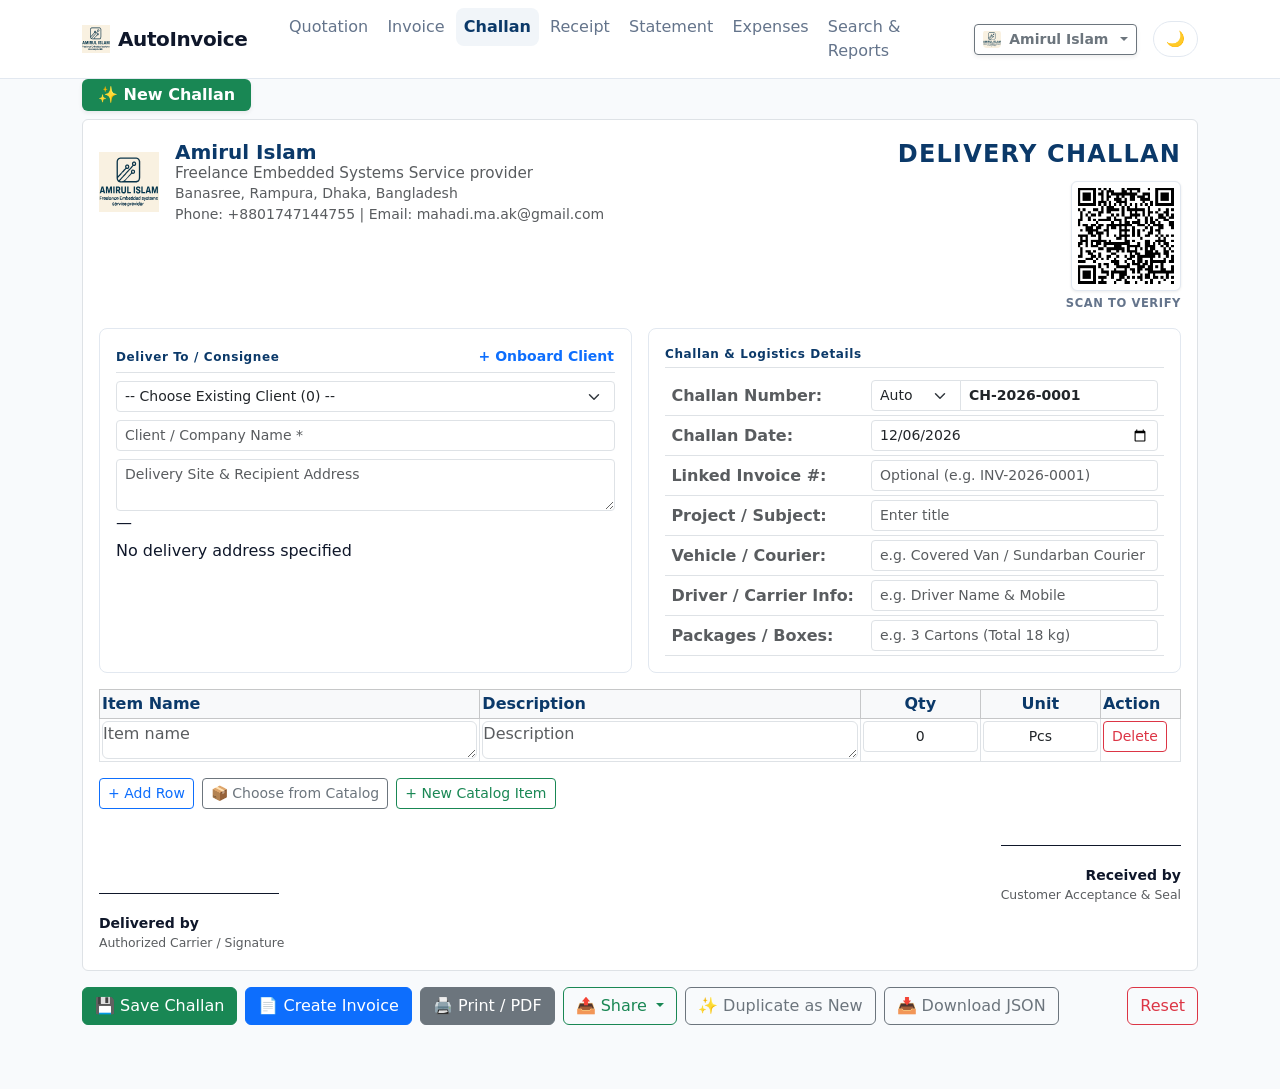
==== challan.html @ 3edc55c8 "initial commit" ====
<!DOCTYPE html>
<html lang="en" data-bs-theme="light">
  <head>
    <meta charset="utf-8" />
    <meta name="viewport" content="width=device-width, initial-scale=1" />
    <title>Create Challan / Delivery Note — AutoInvoice</title>
    <link rel="icon" type="image/svg+xml" href="assets/logo.svg" />
    <link rel="stylesheet" href="assets/vendor/bootstrap.min.css" />
    <link rel="stylesheet" href="css/styles.css" />
    <link rel="stylesheet" href="css/print.css" />
  </head>
  <body>
    <a class="visually-hidden-focusable p-2 position-absolute bg-body border rounded m-2" href="#printArea">Skip to content</a>
    <nav class="navbar navbar-expand-lg app-navbar no-print">
      <div class="container">
        <a class="navbar-brand d-flex align-items-center" href="index.html">
          <img src="assets/logo.svg" alt="AutoInvoice Logo" width="28" height="28" class="me-2" />
          <span>AutoInvoice</span>
        </a>
        <button class="navbar-toggler border-0" type="button" data-bs-toggle="collapse" data-bs-target="#mainNavbar" aria-controls="mainNavbar" aria-expanded="false" aria-label="Toggle navigation">
          <span class="navbar-toggler-icon"></span>
        </button>
        <div class="collapse navbar-collapse" id="mainNavbar">
          <ul class="navbar-nav me-auto mb-2 mb-lg-0 ms-lg-3">
            <li class="nav-item"><a class="nav-link" href="quotation.html">Quotation</a></li>
            <li class="nav-item"><a class="nav-link" href="invoice.html">Invoice</a></li>
            <li class="nav-item"><a class="nav-link active fw-bold" aria-current="page" href="challan.html">Challan</a></li>
            <li class="nav-item"><a class="nav-link" href="receipt.html">Receipt</a></li>
            <li class="nav-item"><a class="nav-link" href="statement.html">Statement</a></li>
            <li class="nav-item"><a class="nav-link" href="expenses.html">Expenses</a></li>
            <li class="nav-item"><a class="nav-link" href="search.html">Search & Reports</a></li>
          </ul>
          <div class="d-flex align-items-center gap-2">
            <button id="themeToggle" type="button" aria-label="Toggle dark/light theme" title="Toggle theme">🌙</button>
          </div>
        </div>
      </div>
    </nav>

    <main class="container pb-5">
      <div id="modeBadge" class="mb-2 no-print"></div>
      <!-- Company Header -->
      <section class="border rounded p-3 mb-3 print-area" id="printArea">
        <div class="d-flex justify-content-between align-items-start mb-3" id="headerTop">
          <div class="d-flex align-items-center">
            <img id="companyLogo" src="assets/logo.svg" alt="Logo" width="60" height="60" class="me-3" />
            <div class="company-text">
              <span class="company-title" id="companyName"></span>
              <div class="company-slogan text-muted" id="companySlogan"></div>
              <div class="small text-muted" id="companyAddress"></div>
              <div class="small text-muted" id="companyContacts"></div>
            </div>
          </div>
          <div class="text-end">
            <div class="doc-badge-title">DELIVERY CHALLAN</div>
            <div class="doc-subtitle mt-1" id="docTitleHeader">Delivery Note</div>
            <div class="qr-block-wrap mt-2">
              <div id="qrContainer"></div>
              <div class="qr-verify-text">Scan to Verify</div>
            </div>
          </div>
        </div>

        <!-- 2. Meta & Client Information Section (Two Balanced Corporate Panels) -->
        <div class="row g-3 mb-3 invoice-meta-row">
          <!-- Left Panel: Deliver To / Client Details -->
          <div class="col-md-6 col-12">
            <div class="invoice-card h-100 p-3">
              <div class="d-flex justify-content-between align-items-center mb-2 pb-1 border-bottom">
                <span class="card-section-label">Deliver To / Consignee</span>
                <button type="button" class="btn btn-link btn-sm p-0 text-decoration-none no-print fw-semibold" id="onboardClientBtn" data-bs-toggle="modal" data-bs-target="#clientOnboardModal">+ Onboard Client</button>
              </div>
              <div class="no-print">
                <select id="clientSelect" class="form-select form-select-sm mb-2" aria-label="Select Registered Client">
                  <option value="">-- Choose Existing Client --</option>
                </select>
                <input id="clientName" class="form-control form-control-sm mb-2" list="clientList" autocomplete="off" placeholder="Client / Company Name *" aria-label="Client Name" />
                <datalist id="clientList"></datalist>
                <textarea id="deliveryAddress" class="form-control form-control-sm auto-grow" rows="2" placeholder="Delivery Site & Recipient Address" aria-label="Delivery address"></textarea>
              </div>
              <div class="client-details-block" id="clientDisplayBlock">
                <div class="client-name-text" id="clientNameDisplay">—</div>
                <div class="client-contact-text mt-1" id="clientContactDisplay"></div>
                <div class="client-address-text mt-1" id="clientAddressDisplay" style="white-space: pre-line;"></div>
                <div class="client-comms-text mt-1" id="clientCommsDisplay"></div>
              </div>
            </div>
          </div>

          <!-- Right Panel: Challan & Dispatch Logistics -->
          <div class="col-md-6 col-12">
            <div class="invoice-card h-100 p-3">
              <div class="d-flex justify-content-between align-items-center mb-2 pb-1 border-bottom">
                <span class="card-section-label">Challan &amp; Logistics Details</span>
              </div>
              <table class="table table-sm meta-table mb-0">
                <tbody>
                  <tr>
                    <td class="text-muted fw-semibold" style="width: 40%;"><label for="challanNumber">Challan Number:</label></td>
                    <td>
                      <div class="input-group input-group-sm no-print">
                        <select id="numberMode" class="form-select" style="max-width: 90px" aria-label="Numbering Mode">
                          <option value="auto" selected>Auto</option>
                          <option value="manual">Manual</option>
                        </select>
                        <input id="challanNumber" class="form-control fw-bold" readonly aria-label="Challan Number" />
                      </div>
                      <span class="print-only fw-bold font-monospace" id="challanNumberPrint"></span>
                    </td>
                  </tr>
                  <tr>
                    <td class="text-muted fw-semibold"><label for="challanDate">Challan Date:</label></td>
                    <td>
                      <input id="challanDate" type="date" class="form-control form-control-sm no-print" />
                      <span class="print-only" id="challanDatePrint"></span>
                    </td>
                  </tr>
                  <tr>
                    <td class="text-muted fw-semibold"><label for="linkedInvoice">Linked Invoice #:</label></td>
                    <td>
                      <input id="linkedInvoice" class="form-control form-control-sm no-print" placeholder="Optional (e.g. INV-2026-0001)" aria-label="Linked Invoice Number" />
                      <span class="print-only font-monospace" id="linkedInvoicePrint">—</span>
                    </td>
                  </tr>
                  <tr>
                    <td class="text-muted fw-semibold"><label for="docTitle">Project / Subject:</label></td>
                    <td>
                      <input id="docTitle" class="form-control form-control-sm no-print" placeholder="Enter title" aria-label="Project or Service Name" />
                      <span class="print-only" id="docTitlePrint">—</span>
                    </td>
                  </tr>
                  <tr>
                    <td class="text-muted fw-semibold"><label for="vehicleNo">Vehicle / Courier:</label></td>
                    <td>
                      <input id="vehicleNo" class="form-control form-control-sm no-print" placeholder="e.g. Covered Van / Sundarban Courier" aria-label="Vehicle or Courier Reference" />
                      <span class="print-only" id="vehicleNoPrint">—</span>
                    </td>
                  </tr>
                  <tr>
                    <td class="text-muted fw-semibold"><label for="driverInfo">Driver / Carrier Info:</label></td>
                    <td>
                      <input id="driverInfo" class="form-control form-control-sm no-print" placeholder="e.g. Driver Name & Mobile" aria-label="Driver or Carrier Contact" />
                      <span class="print-only" id="driverInfoPrint">—</span>
                    </td>
                  </tr>
                  <tr>
                    <td class="text-muted fw-semibold"><label for="packageCount">Packages / Boxes:</label></td>
                    <td>
                      <input id="packageCount" class="form-control form-control-sm no-print" placeholder="e.g. 3 Cartons (Total 18 kg)" aria-label="Package or Box Count" />
                      <span class="print-only" id="packageCountPrint">—</span>
                    </td>
                  </tr>
                </tbody>
              </table>
            </div>
          </div>
        </div>

        <!-- Items Table (no pricing) -->
        <div class="table-responsive">
          <table class="table table-bordered align-middle challan-table" id="itemsTable">
            <thead class="table-light">
              <tr>
                <th>Item Name</th>
                <th>Description</th>
                <th style="width: 12%; text-align: center;">Qty</th>
                <th style="width: 12%; text-align: center;">Unit</th>
                <th class="action-col no-print">Action</th>
              </tr>
            </thead>
            <tbody id="itemRows"></tbody>
          </table>
          <datalist id="unitSuggestions">
            <option value="Pcs">
            <option value="Sets">
            <option value="Kg">
            <option value="Boxes">
            <option value="Meters">
            <option value="Lots">
            <option value="Rolls">
          </datalist>
        </div>
        <div class="d-flex justify-content-between align-items-center mb-1 flex-wrap gap-2 no-print">
          <div class="d-flex gap-2">
            <button id="addRowBtn" class="btn btn-outline-primary btn-sm" type="button">+ Add Row</button>
            <button id="pickCatalogBtn" class="btn btn-outline-secondary btn-sm" type="button" data-bs-toggle="modal" data-bs-target="#catalogPickerModal">📦 Choose from Catalog</button>
            <button id="addCatalogItemBtn" class="btn btn-outline-success btn-sm" type="button" data-bs-toggle="modal" data-bs-target="#itemOnboardModal">+ New Catalog Item</button>
          </div>
        </div>
        <datalist id="itemList"></datalist>

        <!-- Signature Block -->
        <div class="row mt-4 pt-2 sign-row">
          <div class="col-6">
            <div class="signature-line-wrap">
              <div id="billerSignatureWrap" class="biller-signature-wrap mb-1">
                <img id="billerSignatureImg" src="" alt="Authorized Signature" class="biller-signature-img d-none" />
              </div>
              <div class="signature-line"></div>
              <div class="fw-semibold small" id="deliveredLabel">Delivered by</div>
              <div class="text-muted smaller d-none" id="signatoryTitleLabel"></div>
              <div class="text-muted smaller">Authorized Carrier / Signature</div>
            </div>
          </div>
          <div class="col-6 text-end">
            <div class="signature-line-wrap text-end ms-auto">
              <div class="signature-line"></div>
              <div class="fw-semibold small" id="receivedLabel">Received by</div>
              <div class="text-muted smaller">Customer Acceptance &amp; Seal</div>
            </div>
          </div>
        </div>
        <div class="print-doc-footer print-only text-center mt-3">
          Goods received in good order &amp; condition. This is a computer-generated delivery challan.
        </div>
      </section>

      <!-- Actions -->
      <div class="d-flex flex-wrap gap-2 align-items-center mb-3 no-print">
        <button id="saveChallanBtn" class="btn btn-success">💾 Save Challan</button>
        <button id="createInvoiceBtn" class="btn btn-primary">📄 Create Invoice</button>
        <button id="downloadPdfBtn" class="btn btn-outline-primary d-none">⬇️ Save A4 PDF</button>
        <button id="printBtn" class="btn btn-secondary">🖨️ Print / PDF</button>
        <div class="dropdown d-inline-block">
          <button class="btn btn-outline-success dropdown-toggle" type="button" id="shareDocDropdown" data-bs-toggle="dropdown" aria-expanded="false">
            📤 Share
          </button>
          <ul class="dropdown-menu shadow-sm" aria-labelledby="shareDocDropdown">
            <li><a class="dropdown-item d-flex align-items-center gap-2" href="#" id="shareWhatsAppBtn"><span>💬</span> Send via WhatsApp</a></li>
            <li><a class="dropdown-item d-flex align-items-center gap-2" href="#" id="shareEmailBtn"><span>✉️</span> Send via Email</a></li>
          </ul>
        </div>
        <button id="duplicateChallanBtn" class="btn btn-outline-secondary">✨ Duplicate as New</button>
        <button id="exportChallanBtn" class="btn btn-outline-secondary">📥 Download JSON</button>
        <button id="resetBtn" class="btn btn-outline-danger ms-auto">Reset</button>
      </div>
    </main>

    <!-- Client Onboarding Modal -->
    <div class="modal fade no-print" id="clientOnboardModal" tabindex="-1" aria-labelledby="clientOnboardModalLabel" aria-hidden="true">
      <div class="modal-dialog">
        <div class="modal-content">
          <div class="modal-header">
            <h5 class="modal-title fw-bold" id="clientOnboardModalLabel">👥 Onboard New Client</h5>
            <button type="button" class="btn-close" data-bs-dismiss="modal" aria-label="Close"></button>
          </div>
          <form id="quickClientForm">
            <div class="modal-body">
              <div class="mb-2">
                <label for="quickClientName" class="form-label small fw-semibold">Client / Company Name *</label>
                <input type="text" class="form-control" id="quickClientName" required placeholder="e.g. Beximco Pharmaceuticals Ltd" />
              </div>
              <div class="row g-2 mb-2">
                <div class="col-md-6">
                  <label for="quickClientCompany" class="form-label small fw-semibold">Contact / Attention</label>
                  <input type="text" class="form-control form-control-sm" id="quickClientCompany" placeholder="e.g. Mr. Rafiqul Islam" />
                </div>
                <div class="col-md-6">
                  <label for="quickClientTitle" class="form-label small fw-semibold">Designation</label>
                  <input type="text" class="form-control form-control-sm" id="quickClientTitle" placeholder="e.g. Head of Procurement" />
                </div>
              </div>
              <div class="mb-2">
                <label for="quickClientAddress" class="form-label small fw-semibold">Full Address</label>
                <textarea class="form-control form-control-sm" id="quickClientAddress" rows="2" placeholder="e.g. 19 Dhanmondi R/A, Dhaka-1205"></textarea>
              </div>
              <div class="row g-2">
                <div class="col-md-6">
                  <label for="quickClientPhone" class="form-label small fw-semibold">Phone</label>
                  <input type="text" class="form-control form-control-sm" id="quickClientPhone" placeholder="e.g. +880 1711-000000" />
                </div>
                <div class="col-md-6">
                  <label for="quickClientEmail" class="form-label small fw-semibold">Email</label>
                  <input type="email" class="form-control form-control-sm" id="quickClientEmail" placeholder="e.g. accounts@client.com" />
                </div>
                <div class="col-12 mt-2">
                  <label for="quickClientBin" class="form-label small fw-semibold">Client BIN / TIN (Optional)</label>
                  <input type="text" class="form-control form-control-sm" id="quickClientBin" placeholder="e.g. 001234567-0102" />
                </div>
              </div>
            </div>
            <div class="modal-footer">
              <button type="button" class="btn btn-sm btn-outline-secondary" data-bs-dismiss="modal">Cancel</button>
              <button type="submit" class="btn btn-sm btn-success">Save & Select Client</button>
            </div>
          </form>
        </div>
      </div>
    </div>

    <!-- Catalog Item Picker Modal -->
    <div class="modal fade no-print" id="catalogPickerModal" tabindex="-1" aria-labelledby="catalogPickerModalLabel" aria-hidden="true">
      <div class="modal-dialog modal-lg modal-dialog-scrollable">
        <div class="modal-content">
          <div class="modal-header">
            <h5 class="modal-title fw-bold" id="catalogPickerModalLabel">📦 Products & Services Catalog</h5>
            <button type="button" class="btn-close" data-bs-dismiss="modal" aria-label="Close"></button>
          </div>
          <div class="modal-body">
            <div class="d-flex justify-content-between align-items-center mb-3 gap-2 flex-wrap">
              <div class="input-group" style="max-width: 380px;">
                <span class="input-group-text">🔍</span>
                <input type="text" id="catalogSearchInput" class="form-control form-control-sm" placeholder="Search catalog items..." aria-label="Search catalog items" />
              </div>
              <button type="button" class="btn btn-sm btn-outline-success" data-bs-toggle="modal" data-bs-target="#itemOnboardModal">
                + New Item to Catalog
              </button>
            </div>
            <div class="table-responsive border rounded">
              <table class="table table-hover table-striped align-middle mb-0">
                <thead class="table-light">
                  <tr>
                    <th>Item Name</th>
                    <th>Description</th>
                    <th>Unit</th>
                    <th class="text-end">Rate (৳)</th>
                    <th class="text-end" style="width: 100px;">Action</th>
                  </tr>
                </thead>
                <tbody id="catalogPickerBody">
                  <tr><td colspan="5" class="text-center text-muted py-3">Loading catalog...</td></tr>
                </tbody>
              </table>
            </div>
          </div>
          <div class="modal-footer">
            <button type="button" class="btn btn-sm btn-secondary" data-bs-dismiss="modal">Close</button>
          </div>
        </div>
      </div>
    </div>

    <!-- Quick Item Onboard Modal -->
    <div class="modal fade no-print" id="itemOnboardModal" tabindex="-1" aria-labelledby="itemOnboardModalLabel" aria-hidden="true">
      <div class="modal-dialog">
        <div class="modal-content">
          <div class="modal-header">
            <h5 class="modal-title fw-bold" id="itemOnboardModalLabel">➕ Add Item to Catalog</h5>
            <button type="button" class="btn-close" data-bs-dismiss="modal" aria-label="Close"></button>
          </div>
          <form id="quickItemForm">
            <div class="modal-body">
              <div class="mb-2">
                <label for="quickItemName" class="form-label small fw-semibold">Item / Service Name *</label>
                <input type="text" class="form-control" id="quickItemName" required placeholder="e.g. Website Maintenance" />
              </div>
              <div class="mb-2">
                <label for="quickItemDesc" class="form-label small fw-semibold">Description</label>
                <textarea class="form-control form-control-sm" id="quickItemDesc" rows="2" placeholder="e.g. Monthly security updates and backups"></textarea>
              </div>
              <div class="row g-2">
                <div class="col-md-6">
                  <label for="quickItemUnit" class="form-label small fw-semibold">Default Unit</label>
                  <input type="text" class="form-control form-control-sm" id="quickItemUnit" list="quickUnitOptions" placeholder="Pcs" />
                  <datalist id="quickUnitOptions">
                    <option value="Pcs"></option>
                    <option value="Sets"></option>
                    <option value="Hours"></option>
                    <option value="Days"></option>
                    <option value="Month"></option>
                    <option value="Lot"></option>
                    <option value="Box"></option>
                  </datalist>
                </div>
                <div class="col-md-6">
                  <label for="quickItemPrice" class="form-label small fw-semibold">Default Unit Price (৳)</label>
                  <input type="text" inputmode="decimal" class="form-control form-control-sm" id="quickItemPrice" placeholder="0.00" />
                </div>
              </div>
            </div>
            <div class="modal-footer">
              <button type="button" class="btn btn-sm btn-outline-secondary" data-bs-dismiss="modal">Cancel</button>
              <button type="submit" class="btn btn-sm btn-success">Save & Insert Item</button>
            </div>
          </form>
        </div>
      </div>
    </div>

    <script src="assets/vendor/bootstrap.bundle.min.js"></script>
    <script src="js/vendor/qrcode.min.js"></script>
    <script src="js/constants.js"></script>
    <script src="js/storage.js"></script>
    <script src="js/records.js"></script>
    <script src="js/utils.js"></script>
    <script src="js/catalog.js"></script>
    <script src="js/theme.js"></script>
    <script src="js/biller.js"></script>
    <script src="js/challan.js"></script>
  </body>
</html>
---- css/styles.css ----
/* ===================================================
   AutoInvoice Modern Design System & Theme Engine
   =================================================== */

:root {
  --brand-color: #2563eb;
  --color-primary: #0b3969;
  --color-secondary: #0b8f8f;
  --color-accent: #d97706;
  --color-muted: #64748b;

  /* Surface & Layout tokens (Light mode) */
  --app-bg: #f8fafc;
  --surface-card: #ffffff;
  --surface-card-hover: #ffffff;
  --surface-subtle: #f1f5f9;
  --border-subtle: #e2e8f0;
  --border-hover: #cbd5e1;
  --text-main: #0f172a;
  --text-muted: #64748b;
  --text-subtle: #94a3b8;
  --nav-bg: rgba(255, 255, 255, 0.9);
  --shadow-sm: 0 1px 2px 0 rgba(0, 0, 0, 0.05);
  --shadow-card: 0 1px 3px 0 rgba(15, 23, 42, 0.06), 0 1px 2px -1px rgba(15, 23, 42, 0.04);
  --shadow-card-hover: 0 10px 15px -3px rgba(15, 23, 42, 0.08), 0 4px 6px -4px rgba(15, 23, 42, 0.04);

  /* Highlight system palette */
  --brand-ink: var(--brand-color);
  --highlight-color: #0057B8;
  --highlight-text: #ffffff;
  --highlight-bw: #333333;
  --text-primary: #0b3969;
  --text-secondary: #165e75;
  --text-accent: #b34700;
  --text-link: #2563eb;
}

html[data-bs-theme="dark"] {
  /* Surface & Layout tokens (Dark mode) */
  --app-bg: #0b1120;
  --surface-card: #151e32;
  --surface-card-hover: #1b2640;
  --surface-subtle: #1e293b;
  --border-subtle: rgba(255, 255, 255, 0.08);
  --border-hover: rgba(255, 255, 255, 0.18);
  --text-main: #f8fafc;
  --text-muted: #94a3b8;
  --text-subtle: #64748b;
  --nav-bg: rgba(11, 17, 32, 0.9);
  --shadow-sm: 0 1px 2px 0 rgba(0, 0, 0, 0.4);
  --shadow-card: 0 1px 3px 0 rgba(0, 0, 0, 0.35), 0 1px 2px -1px rgba(0, 0, 0, 0.3);
  --shadow-card-hover: 0 12px 20px -3px rgba(0, 0, 0, 0.5), 0 4px 6px -4px rgba(0, 0, 0, 0.35);

  --brand-ink: #93c5fd;
  --text-primary: #d2e6ff;
  --text-secondary: #a8e3e3;
  --text-accent: #ffc27a;
  --text-link: #60a5fa;
}

html[data-bs-theme="dark"] .text-primary {
  color: #60a5fa !important;
}

body {
  background-color: var(--app-bg);
  color: var(--text-main);
  transition: background-color 0.2s ease, color 0.2s ease;
  min-height: 100vh;
  font-family: system-ui, -apple-system, "Segoe UI", Roboto, "Helvetica Neue", Arial, sans-serif;
}

/* Sticky Glassmorphic Navbar */
.app-navbar {
  position: sticky;
  top: 0;
  z-index: 1020;
  backdrop-filter: blur(12px);
  -webkit-backdrop-filter: blur(12px);
  background-color: var(--nav-bg) !important;
  border-bottom: 1px solid var(--border-subtle);
  transition: background-color 0.25s ease, border-color 0.25s ease;
}

.app-navbar .navbar-brand {
  font-weight: 700;
  letter-spacing: -0.02em;
  color: var(--text-main);
}

.app-navbar .nav-link {
  font-weight: 500;
  color: var(--text-muted);
  padding: 0.45rem 0.85rem;
  border-radius: 0.5rem;
  transition: all 0.15s ease;
  margin: 0 0.1rem;
}

.app-navbar .nav-link:hover {
  color: var(--text-main);
  background-color: var(--surface-subtle);
}

.app-navbar .nav-link.active {
  color: var(--brand-color);
  background-color: var(--surface-subtle);
  font-weight: 600;
}

/* Theme Toggle Button */
#themeToggle {
  border-radius: 2rem;
  padding: 0.35rem 0.75rem;
  font-size: 0.95rem;
  border: 1px solid var(--border-subtle);
  background-color: var(--surface-card);
  color: var(--text-main);
  transition: all 0.2s ease;
}

#themeToggle:hover {
  border-color: var(--border-hover);
  background-color: var(--surface-subtle);
  transform: scale(1.05);
}

/* Dashboard Hero */
.dashboard-hero {
  background: var(--surface-card);
  border: 1px solid var(--border-subtle);
  border-radius: 1rem;
  padding: 1.75rem 2rem;
  box-shadow: var(--shadow-card);
  position: relative;
  overflow: hidden;
  transition: all 0.25s ease;
}

.dashboard-hero::before {
  content: '';
  position: absolute;
  top: 0;
  left: 0;
  right: 0;
  height: 4px;
  background: linear-gradient(90deg, #2563eb, #06b6d4, #10b981, #f59e0b);
}

/* Section Headings */
.section-header {
  display: flex;
  justify-content: space-between;
  align-items: flex-end;
  margin-bottom: 1rem;
}

.section-title {
  font-size: 1.15rem;
  font-weight: 700;
  letter-spacing: -0.01em;
  color: var(--text-main);
  margin-bottom: 0.2rem;
}

.section-subtitle {
  font-size: 0.85rem;
  color: var(--text-muted);
  margin-bottom: 0;
}

/* Metric KPI Cards */
.metric-card {
  background: var(--surface-card);
  border: 1px solid var(--border-subtle);
  border-radius: 1rem;
  padding: 1.25rem 1.4rem;
  box-shadow: var(--shadow-card);
  display: flex;
  flex-direction: column;
  justify-content: space-between;
  transition: transform 0.2s cubic-bezier(0.16, 1, 0.3, 1), box-shadow 0.2s ease, border-color 0.2s ease;
  height: 100%;
}

.metric-card:hover {
  transform: translateY(-2px);
  box-shadow: var(--shadow-card-hover);
  border-color: var(--border-hover);
}

.metric-card .metric-header {
  display: flex;
  justify-content: space-between;
  align-items: center;
  margin-bottom: 0.65rem;
}

.metric-card .metric-title {
  font-size: 0.775rem;
  font-weight: 600;
  text-transform: uppercase;
  letter-spacing: 0.06em;
  color: var(--text-muted);
}

.metric-card .metric-icon-badge {
  width: 40px;
  height: 40px;
  border-radius: 0.625rem;
  display: flex;
  align-items: center;
  justify-content: center;
  font-size: 1.25rem;
  flex-shrink: 0;
}

.metric-card .metric-value {
  font-size: 1.7rem;
  font-weight: 700;
  letter-spacing: -0.02em;
  color: var(--text-main);
  line-height: 1.2;
  font-variant-numeric: tabular-nums;
  margin-bottom: 0.35rem;
}

.metric-card .metric-subtext {
  font-size: 0.8125rem;
  color: var(--text-muted);
  white-space: nowrap;
  overflow: hidden;
  text-overflow: ellipsis;
}

/* Metric Colors */
.metric-invoiced .metric-icon-badge {
  background: rgba(37, 99, 235, 0.1);
  color: #2563eb;
}

.metric-collected .metric-icon-badge {
  background: rgba(16, 185, 129, 0.1);
  color: #059669;
}

.metric-due .metric-icon-badge {
  background: rgba(225, 29, 72, 0.1);
  color: #e11d48;
}

.metric-docs .metric-icon-badge {
  background: rgba(124, 58, 237, 0.1);
  color: #7c3aed;
}

.metric-expenses .metric-icon-badge {
  background: rgba(239, 68, 68, 0.1);
  color: #dc2626;
}

.metric-profit .metric-icon-badge {
  background: rgba(16, 185, 129, 0.12);
  color: #059669;
}

.metric-loss .metric-icon-badge {
  background: rgba(225, 29, 72, 0.12);
  color: #e11d48;
}

html[data-bs-theme="dark"] .metric-invoiced .metric-icon-badge {
  background: rgba(59, 130, 246, 0.2);
  color: #60a5fa;
}

html[data-bs-theme="dark"] .metric-collected .metric-icon-badge {
  background: rgba(16, 185, 129, 0.2);
  color: #34d399;
}

html[data-bs-theme="dark"] .metric-due .metric-icon-badge {
  background: rgba(244, 63, 94, 0.2);
  color: #fb7185;
}

html[data-bs-theme="dark"] .metric-docs .metric-icon-badge {
  background: rgba(139, 92, 246, 0.2);
  color: #a78bfa;
}

html[data-bs-theme="dark"] .metric-expenses .metric-icon-badge {
  background: rgba(239, 68, 68, 0.2);
  color: #f87171;
}

html[data-bs-theme="dark"] .metric-profit .metric-icon-badge {
  background: rgba(16, 185, 129, 0.22);
  color: #34d399;
}

html[data-bs-theme="dark"] .metric-loss .metric-icon-badge {
  background: rgba(244, 63, 94, 0.22);
  color: #fb7185;
}

/* Action Cards */
.action-card {
  background: var(--surface-card);
  border: 1px solid var(--border-subtle);
  border-radius: 1rem;
  padding: 1.5rem;
  box-shadow: var(--shadow-card);
  display: flex;
  flex-direction: column;
  transition: transform 0.2s cubic-bezier(0.16, 1, 0.3, 1), box-shadow 0.2s ease, border-color 0.2s ease;
  height: 100%;
}

.action-card:hover {
  transform: translateY(-3px);
  box-shadow: var(--shadow-card-hover);
  border-color: var(--border-hover);
}

.action-card .card-top-row {
  display: flex;
  justify-content: space-between;
  align-items: flex-start;
  margin-bottom: 1rem;
}

.action-card .card-icon-wrap {
  width: 48px;
  height: 48px;
  border-radius: 0.75rem;
  display: flex;
  align-items: center;
  justify-content: center;
  font-size: 1.45rem;
}

.action-card .card-badge {
  font-size: 0.7rem;
  font-weight: 600;
  text-transform: uppercase;
  letter-spacing: 0.05em;
  padding: 0.3rem 0.6rem;
  border-radius: 2rem;
}

.action-card .card-heading {
  font-size: 1.125rem;
  font-weight: 700;
  color: var(--text-main);
  margin-bottom: 0.35rem;
  letter-spacing: -0.01em;
}

.action-card .card-description {
  font-size: 0.865rem;
  color: var(--text-muted);
  line-height: 1.45;
  flex-grow: 1;
  margin-bottom: 1.25rem;
}

.action-card .btn-action {
  font-weight: 600;
  font-size: 0.9rem;
  padding: 0.65rem 1rem;
  border-radius: 0.625rem;
  transition: all 0.15s ease;
  text-decoration: none;
  display: inline-flex;
  align-items: center;
  justify-content: center;
  gap: 0.4rem;
}

/* Card Themes */
.theme-quotation .card-icon-wrap {
  background: rgba(245, 158, 11, 0.12);
  color: #d97706;
}

.theme-quotation .card-badge {
  background: rgba(245, 158, 11, 0.12);
  color: #b45309;
}

.theme-quotation .btn-action {
  background: #f59e0b;
  color: #ffffff;
  border: none;
}

.theme-quotation .btn-action:hover {
  background: #d97706;
  color: #ffffff;
}

.theme-invoice .card-icon-wrap {
  background: rgba(37, 99, 235, 0.12);
  color: #2563eb;
}

.theme-invoice .card-badge {
  background: rgba(37, 99, 235, 0.12);
  color: #1d4ed8;
}

.theme-invoice .btn-action {
  background: #2563eb;
  color: #ffffff;
  border: none;
}

.theme-invoice .btn-action:hover {
  background: #1d4ed8;
  color: #ffffff;
}

.theme-challan .card-icon-wrap {
  background: rgba(16, 185, 129, 0.12);
  color: #059669;
}

.theme-challan .card-badge {
  background: rgba(16, 185, 129, 0.12);
  color: #047857;
}

.theme-challan .btn-action {
  background: #10b981;
  color: #ffffff;
  border: none;
}

.theme-challan .btn-action:hover {
  background: #059669;
  color: #ffffff;
}

.theme-receipt .card-icon-wrap {
  background: rgba(6, 182, 212, 0.12);
  color: #0891b2;
}

.theme-receipt .card-badge {
  background: rgba(6, 182, 212, 0.12);
  color: #0e7490;
}

.theme-receipt .btn-action {
  background: #06b6d4;
  color: #ffffff;
  border: none;
}

.theme-receipt .btn-action:hover {
  background: #0891b2;
  color: #ffffff;
}

.theme-search .card-icon-wrap {
  background: rgba(99, 102, 241, 0.12);
  color: #4f46e5;
}

.theme-search .btn-action {
  background: transparent;
  color: #4f46e5;
  border: 1.5px solid #4f46e5;
}

.theme-search .btn-action:hover {
  background: #4f46e5;
  color: #ffffff;
}

.theme-clients .card-icon-wrap {
  background: rgba(168, 85, 247, 0.12);
  color: #9333ea;
}

.theme-clients .btn-action {
  background: transparent;
  color: #9333ea;
  border: 1.5px solid #9333ea;
}

.theme-clients .btn-action:hover {
  background: #9333ea;
  color: #ffffff;
}

.theme-items .card-icon-wrap {
  background: rgba(20, 184, 166, 0.12);
  color: #0d9488;
}

.theme-items .btn-action {
  background: transparent;
  color: #0d9488;
  border: 1.5px solid #0d9488;
}

.theme-items .btn-action:hover {
  background: #0d9488;
  color: #ffffff;
}

.theme-expenses .card-icon-wrap {
  background: rgba(234, 88, 12, 0.12);
  color: #ea580c;
}

.theme-expenses .card-badge {
  background: rgba(234, 88, 12, 0.12);
  color: #c2410c;
}

.theme-expenses .btn-action {
  background: #ea580c;
  color: #ffffff;
  border: none;
}

.theme-expenses .btn-action:hover {
  background: #c2410c;
  color: #ffffff;
}

.theme-backup .card-icon-wrap {
  background: rgba(100, 116, 139, 0.12);
  color: #475569;
}

.theme-backup .btn-backup-export {
  background: #2563eb;
  color: #ffffff;
  border: none;
}

.theme-backup .btn-backup-export:hover {
  background: #1d4ed8;
  color: #ffffff;
}

.theme-backup .btn-backup-restore {
  background: transparent;
  color: var(--text-main);
  border: 1.5px solid var(--border-hover);
}

.theme-backup .btn-backup-restore:hover {
  background: var(--surface-subtle);
  color: var(--text-main);
}

/* Dark mode adjustments for cards and badges */
html[data-bs-theme="dark"] .theme-quotation .card-badge {
  background: rgba(245, 158, 11, 0.2);
  color: #fbbf24;
}

html[data-bs-theme="dark"] .theme-invoice .card-badge {
  background: rgba(37, 99, 235, 0.2);
  color: #93c5fd;
}

html[data-bs-theme="dark"] .theme-challan .card-badge {
  background: rgba(16, 185, 129, 0.2);
  color: #6ee7b7;
}

html[data-bs-theme="dark"] .theme-receipt .card-badge {
  background: rgba(6, 182, 212, 0.2);
  color: #67e8f9;
}

html[data-bs-theme="dark"] .theme-search .btn-action {
  color: #818cf8;
  border-color: #818cf8;
}

html[data-bs-theme="dark"] .theme-search .btn-action:hover {
  background: #6366f1;
  color: #ffffff;
}

html[data-bs-theme="dark"] .theme-clients .btn-action {
  color: #c084fc;
  border-color: #c084fc;
}

html[data-bs-theme="dark"] .theme-clients .btn-action:hover {
  background: #a855f7;
  color: #ffffff;
}

html[data-bs-theme="dark"] .theme-items .btn-action {
  color: #2dd4bf;
  border-color: #2dd4bf;
}

html[data-bs-theme="dark"] .theme-items .btn-action:hover {
  background: #14b8a6;
  color: #ffffff;
}

html[data-bs-theme="dark"] .theme-expenses .card-badge {
  background: rgba(234, 88, 12, 0.2);
  color: #fb923c;
}

/* Modal Surfaces & Forms */
.modal-content {
  background-color: var(--surface-card);
  border: 1px solid var(--border-subtle);
  border-radius: 1rem;
  color: var(--text-main);
  box-shadow: var(--shadow-card-hover);
}

.modal-header,
.modal-footer {
  border-color: var(--border-subtle);
}

html[data-bs-theme="dark"] .modal-content {
  background-color: #151e32;
  border-color: rgba(255, 255, 255, 0.1);
  color: #f8fafc;
}

html[data-bs-theme="dark"] .modal-header,
html[data-bs-theme="dark"] .modal-footer {
  border-color: rgba(255, 255, 255, 0.08);
}

html[data-bs-theme="dark"] .form-control,
html[data-bs-theme="dark"] .form-select {
  background-color: #0b1120;
  border-color: rgba(255, 255, 255, 0.12);
  color: #f8fafc;
}

html[data-bs-theme="dark"] .form-control:focus,
html[data-bs-theme="dark"] .form-select:focus {
  background-color: #0b1120;
  border-color: #3b82f6;
  color: #ffffff;
  box-shadow: 0 0 0 0.2rem rgba(59, 130, 246, 0.25);
}

html[data-bs-theme="dark"] .input-group-text {
  background-color: #1e293b;
  border-color: rgba(255, 255, 255, 0.12);
  color: #94a3b8;
}

@media screen {

  html[data-bs-theme="dark"] .table-light,
  html[data-bs-theme="dark"] .table-light th,
  html[data-bs-theme="dark"] .table-light td {
    --bs-table-bg: #1e293b !important;
    --bs-table-color: #f8fafc !important;
    background-color: #1e293b !important;
    color: #f8fafc !important;
    border-color: rgba(255, 255, 255, 0.1) !important;
  }

  html[data-bs-theme="dark"] .list-group-item {
    background-color: #151e32;
    border-color: rgba(255, 255, 255, 0.08);
    color: #f8fafc;
  }

  html[data-bs-theme="dark"] .card.bg-light {
    background-color: #1e293b !important;
    border-color: rgba(255, 255, 255, 0.08) !important;
    color: #f8fafc;
  }

  html[data-bs-theme="dark"] .print-area {
    background: #151e32;
  }
}

.print-area {
  background: #fff;
}

/* QR Container & Verification Block */
.qr-block-wrap {
  display: inline-flex;
  flex-direction: column;
  align-items: flex-end;
}

#qrContainer,
#receiptQRBlock {
  width: 110px;
  height: 110px;
  background: #ffffff !important;
  padding: 6px;
  border: 1px solid var(--border-subtle, #cbd5e1);
  border-radius: 6px;
  display: inline-flex;
  align-items: center;
  justify-content: center;
  box-sizing: border-box;
  box-shadow: 0 1px 3px rgba(0, 0, 0, 0.08);
  overflow: hidden;
}

#receiptQR {
  width: 100%;
  height: 100%;
  background: #ffffff !important;
  padding: 0;
  border: none;
  display: block;
}

#qrContainer img,
#qrContainer canvas,
#receiptQR img,
#receiptQR canvas {
  width: 100% !important;
  height: 100% !important;
  max-width: 100% !important;
  max-height: 100% !important;
  display: block;
  object-fit: contain;
}

.qr-verify-text {
  font-size: 0.72rem;
  font-weight: 600;
  color: var(--text-muted);
  text-transform: uppercase;
  letter-spacing: 0.05em;
  margin-top: 4px;
}

#receiptSummary {
  color: var(--text-primary);
}

#receiptSummary strong {
  color: var(--text-secondary);
}

.qrqa-panel {
  position: fixed;
  bottom: 10px;
  right: 10px;
  background: #eaf2ff;
  color: #0b3969;
  border: 1px solid #bcd;
  padding: 6px 8px;
  border-radius: 6px;
  font-size: 12px;
  z-index: 1000;
}

/* Tables */
table.table tbody td input,
table.table tbody td textarea {
  width: 100%;
}

.table th,
.table td {
  vertical-align: top;
}

.invoice-table th,
.invoice-table td,
.challan-table th,
.challan-table td {
  white-space: normal;
  word-break: break-word;
  overflow-wrap: anywhere;
}

@media screen {
  .table-responsive table th {
    white-space: nowrap;
    word-break: normal;
    overflow-wrap: normal;
  }
}

.table {
  border-collapse: collapse;
}

.invoice-table th,
.invoice-table td,
.challan-table th,
.challan-table td {
  padding-left: 2px !important;
  padding-right: 2px !important;
}

.invoice-table th,
.invoice-table td,
.challan-table th,
.challan-table td {
  padding-top: 2px !important;
  padding-bottom: 2px !important;
}

.table th *,
.table td * {
  margin-top: 0 !important;
  margin-bottom: 0 !important;
}

.table textarea {
  padding-top: 2px;
  padding-bottom: 2px;
  padding-left: 0;
  padding-right: 0;
  line-height: 1.25;
}

.table textarea {
  resize: vertical;
  word-break: break-word;
}

.auto-grow {
  overflow: hidden;
}

.text-highlight {
  background-color: var(--highlight-color);
  color: var(--highlight-text);
  padding: 0 .2rem;
  border-radius: .2rem;
  -webkit-print-color-adjust: exact;
  print-color-adjust: exact;
}

.callout {
  border-left: .25rem solid var(--highlight-color);
  padding-left: .75rem;
}

.accent-list li::marker {
  color: var(--highlight-color);
}

input[type=number]::-webkit-outer-spin-button,
input[type=number]::-webkit-inner-spin-button {
  -webkit-appearance: none;
  margin: 0;
}

input[type=number] {
  -moz-appearance: textfield;
  appearance: textfield;
}

.action-bar button+button {
  margin-left: .5rem;
}

#companyName {
  font-weight: 600;
}

.signature-line {
  border-top: 1px solid #ccc;
  padding-top: .5rem;
}

.w-120 {
  width: 120px;
}

.w-80 {
  width: 80px;
}

.invisible-slogan {
  opacity: 0;
  height: auto;
}

#headerTop {
  display: flex;
  justify-content: space-between;
  align-items: flex-start;
  flex-wrap: wrap;
  gap: 0.75rem;
  margin-top: .25rem;
}

.company-text {
  display: flex;
  flex-direction: column;
}

.company-title {
  font-weight: 600;
  font-size: 1.25rem;
  line-height: 1.2;
  color: var(--text-primary);
}

.company-slogan {
  font-size: .95rem;
  line-height: 1.2;
  color: var(--text-secondary);
}

.invoice-title {
  font-weight: 700;
  font-size: 1.125rem;
  line-height: 1.2;
  letter-spacing: .02em;
  color: var(--text-primary);
}

.doc-title {
  font-size: 1rem;
  font-weight: 600;
  color: var(--text-secondary);
}

.invoice-table {
  --w-item: 22%;
  --w-desc: 25%;
  --w-qty: 8%;
  --w-uom: 9%;
  --w-unit: 13%;
  --w-total: 15%;
}

.invoice-table th:nth-child(1),
.invoice-table td:nth-child(1) {
  width: var(--w-item);
}

.invoice-table th:nth-child(2),
.invoice-table td:nth-child(2) {
  width: var(--w-desc);
}

.invoice-table th:nth-child(3),
.invoice-table td:nth-child(3) {
  width: var(--w-qty);
}

.invoice-table th:nth-child(4),
.invoice-table td:nth-child(4) {
  width: var(--w-uom);
}

.invoice-table th:nth-child(5),
.invoice-table td:nth-child(5) {
  width: var(--w-unit);
}

.invoice-table th:nth-child(6),
.invoice-table td:nth-child(6) {
  width: var(--w-total);
}

.challan-table {
  --w-item: 24%;
  --w-desc: 46%;
  --w-qty: 10%;
  --w-unit: 10%;
  --w-action: 10%;
}

.challan-table th:nth-child(1),
.challan-table td:nth-child(1) {
  width: var(--w-item);
}

.challan-table th:nth-child(2),
.challan-table td:nth-child(2) {
  width: var(--w-desc);
}

.challan-table th:nth-child(3),
.challan-table td:nth-child(3) {
  width: var(--w-qty);
}

.challan-table th:nth-child(4),
.challan-table td:nth-child(4) {
  width: var(--w-unit);
}

.challan-table th:nth-child(5),
.challan-table td:nth-child(5) {
  width: var(--w-action);
}

.invoice-table,
.challan-table {
  border-spacing: 0;
  table-layout: fixed;
}

.table thead {
  background: transparent;
}

.table thead th {
  color: var(--text-primary);
}

#headerTotal {
  color: var(--text-accent);
}

#amountInWords {
  border-left: 3px solid var(--text-secondary);
  padding-left: .5rem;
}

.words-box #amountInWords {
  border-left: none !important;
  padding-left: 0 !important;
}

/* Receipt Presentation & Voucher Table */
.receipt-table {
  background: var(--surface-card);
  border: 1px solid var(--border-subtle);
  border-radius: 0.5rem;
  overflow: hidden;
}

.receipt-table th {
  background-color: var(--surface-subtle);
  color: var(--text-main);
  font-weight: 700;
  font-size: 0.8rem;
  text-transform: uppercase;
  letter-spacing: 0.05em;
  padding: 0.6rem 0.75rem;
}

.receipt-table td {
  padding: 0.75rem;
  vertical-align: middle;
  border-bottom: 1px solid var(--border-subtle);
}

.receipt-amount-row {
  background-color: rgba(22, 163, 74, 0.08) !important;
}

.receipt-amount-row td {
  border-top: 1px solid rgba(22, 163, 74, 0.25) !important;
  border-bottom: 1px solid rgba(22, 163, 74, 0.25) !important;
}

.receipt-due-row td {
  background-color: var(--surface-subtle);
}

.signature-box {
  width: 150px;
  height: 48px;
  background: transparent;
  display: inline-block;
}

.biller-signature-wrap {
  min-height: 44px;
  display: flex;
  align-items: flex-end;
}

.biller-signature-wrap.text-end {
  justify-content: flex-end;
}

.biller-signature-wrap.text-center {
  justify-content: center;
}

.biller-signature-img {
  max-height: 44px;
  max-width: 140px;
  object-fit: contain;
}

/* Document Presentation Tokens & Print Spans */
.print-only {
  display: none !important;
}

.smaller {
  font-size: 0.775rem;
}

.invoice-card {
  background: var(--surface-card);
  border: 1px solid var(--border-subtle);
  border-radius: 0.5rem;
  transition: border-color 0.2s ease, box-shadow 0.2s ease;
}

.card-section-label {
  font-size: 0.75rem;
  font-weight: 700;
  letter-spacing: 0.05em;
  color: var(--brand-ink, var(--brand-color));
}

.doc-badge-title {
  font-size: 1.5rem;
  font-weight: 800;
  letter-spacing: 0.05em;
  color: var(--brand-ink, var(--brand-color));
  line-height: 1.2;
}

.meta-table td {
  padding: 0.25rem 0.4rem;
  vertical-align: middle;
}

.words-box {
  background: var(--surface-subtle);
  border: 1px solid var(--border-subtle);
  border-left: 3px solid var(--brand-color) !important;
}

.invoice-notes-box {
  background: var(--surface-card);
  border: 1px dashed var(--border-subtle);
}

.summary-table td {
  padding: 0.45rem 0.75rem;
}

.signature-line-wrap {
  display: inline-block;
}

.signature-line {
  border-top: 1.5px solid var(--text-main);
  width: 180px;
  display: inline-block;
  margin-bottom: 0.25rem;
}

@media (max-width: 576px) {
  #headerTop {
    flex-direction: column;
    align-items: flex-start;
  }

  #headerTop>.text-end {
    text-align: left !important;
    max-width: 100% !important;
    width: 100%;
  }

  #headerTop .qr-block-wrap {
    align-items: flex-start;
  }

  .invoice-table,
  .challan-table,
  .quotation-table {
    min-width: 620px;
  }

  .signature-line {
    width: 130px;
  }
}
---- css/print.css ----
/* Print styles: ensure A4 portrait, 18mm margins, publication-grade aesthetics, and strict control hiding */
@media print {

  /* Render colors in print outputs consistently */
  * {
    -webkit-print-color-adjust: exact !important;
    print-color-adjust: exact !important;
    box-sizing: border-box !important;
  }

  /* Strict A4 page geometry with 15mm margins to fit standard documents on 1 page */
  @page {
    size: A4 portrait;
    margin: 14mm 16mm 14mm 16mm;
  }

  html,
  body,
  :root,
  html[data-bs-theme="dark"],
  html[data-bs-theme="light"],
  [data-bs-theme="dark"],
  [data-bs-theme="light"] {
    --app-bg: #ffffff !important;
    --surface-card: #ffffff !important;
    --surface-subtle: #f8fafc !important;
    --border-subtle: #cbd5e1 !important;
    --text-main: #0f172a !important;
    --text-muted: #475569 !important;
    --text-subtle: #64748b !important;
    --text-primary: #0b3969 !important;
    --text-secondary: #165e75 !important;
    --brand-color: #1e3a8a !important;
    --brand-ink: #0f172a !important;
    --bs-body-bg: #ffffff !important;
    --bs-body-bg-rgb: 255, 255, 255 !important;
    --bs-body-color: #0f172a !important;
    --bs-body-color-rgb: 15, 23, 42 !important;
    --bs-emphasis-color: #0f172a !important;
    --bs-secondary-color: #475569 !important;
    --bs-tertiary-bg: #f8fafc !important;
    --bs-tertiary-bg-rgb: 248, 250, 252 !important;
    --bs-border-color: #cbd5e1 !important;
    --bs-link-color: #1e3a8a !important;
    --bs-table-bg: transparent !important;
    --bs-table-color: #0f172a !important;
    --bs-table-striped-bg: #f8fafc !important;
    --bs-primary-bg-subtle: #cfe2ff !important;
    --bs-primary-text-emphasis: #052c65 !important;
    --bs-primary-border-subtle: #9ec5fe !important;
    --bs-success-bg-subtle: #d1e7dd !important;
    --bs-success-text-emphasis: #0a3622 !important;
    --bs-success-border-subtle: #a3cfbb !important;
    --bs-danger-bg-subtle: #f8d7da !important;
    --bs-danger-text-emphasis: #58151c !important;
    --bs-danger-border-subtle: #f1aeb5 !important;
    --bs-warning-bg-subtle: #fff3cd !important;
    --bs-warning-text-emphasis: #664d03 !important;
    --bs-warning-border-subtle: #ffe69c !important;
    --bs-secondary-bg-subtle: #e2e3e5 !important;
    --bs-secondary-text-emphasis: #2b2f32 !important;
    --bs-secondary-border-subtle: #c4c8cb !important;
    --bs-info-bg-subtle: #cff4fc !important;
    --bs-info-text-emphasis: #055160 !important;
    --bs-info-border-subtle: #9eeaf9 !important;
    color-scheme: light !important;
    background: #ffffff !important;
    background-color: #ffffff !important;
    color: #0f172a !important;
    font-size: 9.5pt !important;
    line-height: 1.35 !important;
    margin: 0 !important;
    padding: 0 !important;
    width: 100% !important;
    height: auto !important;
    min-height: auto !important;
  }

  /* Beat Dark-Mode Bootstrap specificity (.table-light, .card, .bg-body*) during print */
  html[data-bs-theme="dark"] .card,
  html[data-bs-theme="dark"] .bg-body,
  html[data-bs-theme="dark"] .bg-body-tertiary,
  html[data-bs-theme="dark"] .list-group-item,
  html[data-bs-theme="dark"] .border {
    background-color: #ffffff !important;
    color: #0f172a !important;
    border-color: #cbd5e1 !important;
  }

  html[data-bs-theme="dark"] .text-body,
  html[data-bs-theme="dark"] .text-muted,
  html[data-bs-theme="dark"] .text-secondary,
  html[data-bs-theme="dark"] .table td,
  html[data-bs-theme="dark"] .table th,
  a,
  a:visited {
    color: #0f172a !important;
    text-decoration: none !important;
  }

  html[data-bs-theme="dark"] .table-light,
  html[data-bs-theme="dark"] thead.table-light th,
  html[data-bs-theme="dark"] thead.table-light td,
  html[data-bs-theme="dark"] tfoot.table-light th,
  html[data-bs-theme="dark"] tfoot.table-light td,
  html[data-bs-theme="dark"] .table-light>tr>th,
  html[data-bs-theme="dark"] .table-light>tr>td {
    --bs-table-bg: #f1f5f9 !important;
    --bs-table-color: #0f172a !important;
    background-color: #f1f5f9 !important;
    color: #0f172a !important;
    border-color: #cbd5e1 !important;
  }

  /* Universal print hiding for interactive UI */
  .no-print,
  .no-print *,
  .toast-container,
  .toast,
  .modal,
  .modal-backdrop,
  #modeBadge,
  #paymentStatusBanner,
  .btn,
  .input-group>select,
  #themeToggle,
  nav,
  .app-navbar,
  a.visually-hidden-focusable,
  .form-text,
  .form-switch,
  .form-check,
  th.action-col,
  td.action-col {
    display: none !important;
    visibility: hidden !important;
    height: 0 !important;
    margin: 0 !important;
    padding: 0 !important;
  }

  /* Explicit print display elements */
  .print-only {
    display: block !important;
  }

  span.print-only,
  strong.print-only {
    display: inline-block !important;
  }

  /* Expand container to full page width without shadows or borders */
  main,
  main.container,
  .container {
    max-width: 100% !important;
    padding: 0 !important;
    margin: 0 !important;
    width: 100% !important;
    overflow: visible !important;
    height: auto !important;
    min-height: auto !important;
  }

  .print-area,
  #printArea,
  #printLedgerArea {
    border: none !important;
    padding: 0 !important;
    margin: 0 !important;
    box-shadow: none !important;
    background: transparent !important;
  }

  .table-responsive {
    overflow: visible !important;
  }

  .text-truncate {
    white-space: normal !important;
    overflow: visible !important;
    text-overflow: clip !important;
    max-width: none !important;
  }

  /* Document Header */
  #headerTop {
    display: flex !important;
    flex-direction: row !important;
    flex-wrap: nowrap !important;
    justify-content: space-between !important;
    align-items: flex-start !important;
    gap: 5mm !important;
    border-bottom: 2px solid #0f172a !important;
    padding-bottom: 2.5mm !important;
    margin-bottom: 3.5mm !important;
    page-break-inside: avoid !important;
    background: transparent !important;
  }

  #headerTop> :first-child {
    flex: 1 1 auto !important;
    min-width: 0 !important;
  }

  #headerTop> :last-child {
    flex: 0 0 auto !important;
    max-width: none !important;
    text-align: right !important;
  }

  .company-text {
    min-width: 0 !important;
  }

  .company-title {
    font-size: 14.5pt !important;
    font-weight: 800 !important;
    color: #0f172a !important;
    line-height: 1.2 !important;
    display: block !important;
  }

  .company-slogan {
    font-size: 8.5pt !important;
    color: #475569 !important;
    line-height: 1.2 !important;
  }

  .company-address,
  .company-contacts {
    font-size: 8pt !important;
    color: #475569 !important;
    line-height: 1.35 !important;
  }

  .doc-badge-title {
    font-size: 17pt !important;
    font-weight: 900 !important;
    letter-spacing: 0.04em !important;
    color: #1e3a8a !important;
    line-height: 1.05 !important;
    white-space: nowrap !important;
  }

  .doc-subtitle,
  .doc-title {
    font-size: 9pt !important;
    font-weight: 600 !important;
    color: #475569 !important;
  }

  .qr-block-wrap {
    display: inline-flex !important;
    flex-direction: column !important;
    align-items: flex-end !important;
  }

  /* Verification QR Code: 20mm x 20mm with quiet zone */
  #qrContainer {
    width: 23mm !important;
    height: 23mm !important;
    padding: 1.5mm !important;
    background: #ffffff !important;
    border: 0.8px solid #cbd5e1 !important;
    border-radius: 2px !important;
    box-sizing: border-box !important;
    display: inline-flex !important;
    align-items: center !important;
    justify-content: center !important;
  }

  #receiptQRBlock {
    width: auto !important;
    height: auto !important;
    padding: 2mm !important;
    background: #ffffff !important;
    border: 0.8px solid #cbd5e1 !important;
    border-radius: 2px !important;
    box-sizing: border-box !important;
    display: inline-flex !important;
    align-items: center !important;
    justify-content: center !important;
  }

  #qrContainer svg,
  #receiptQR svg,
  #qrContainer img,
  #receiptQR img,
  #qrContainer canvas,
  #receiptQR canvas {
    width: 20mm !important;
    height: 20mm !important;
    max-width: 20mm !important;
    max-height: 20mm !important;
    display: block !important;
  }

  .qr-verify-text {
    font-size: 6.5pt !important;
    color: #64748b !important;
    text-transform: uppercase !important;
    letter-spacing: 0.05em !important;
    margin-top: 1mm !important;
  }

  #headerTotal {
    display: none !important;
    /* Header total removed in print; displayed in dedicated financial table */
  }

  /* Metadata Cards & Two-Column Layout (A4 178mm < 768px so force horizontal grid rows) */
  .invoice-meta-row,
  .receipt-meta-row,
  .financial-summary-row,
  .quotation-meta-row,
  .quotation-notes-row,
  #signoffBlock,
  #kpiRibbon,
  .prf-meta-row {
    display: flex !important;
    flex-wrap: nowrap !important;
    margin-bottom: 4mm !important;
    page-break-inside: avoid !important;
  }

  .invoice-meta-row>.col-md-6,
  .receipt-meta-row>.col-md-6,
  .quotation-meta-row>.col-md-6,
  .quotation-notes-row>.col-md-6 {
    flex: 0 0 50% !important;
    max-width: 50% !important;
  }

  .invoice-meta-row>.col-md-7,
  .financial-summary-row>.col-md-7,
  #signoffBlock>.col-md-7 {
    flex: 0 0 58.3333% !important;
    max-width: 58.3333% !important;
  }

  .invoice-meta-row>.col-md-5,
  .financial-summary-row>.col-md-5,
  #signoffBlock>.col-md-5 {
    flex: 0 0 41.6667% !important;
    max-width: 41.6667% !important;
  }

  #kpiRibbon>.col-md-3 {
    flex: 0 0 25% !important;
    max-width: 25% !important;
  }

  #agingRow {
    display: flex !important;
    flex-wrap: nowrap !important;
  }

  #agingRow>.col {
    flex: 1 1 0 !important;
  }

  #financialKpiSection>.row {
    display: flex !important;
    flex-wrap: nowrap !important;
  }

  #financialKpiSection>.row>.col-xl-3 {
    flex: 0 0 25% !important;
    max-width: 25% !important;
  }

  .statement-hero-kpi,
  .expense-kpi-card {
    background-color: #f8fafc !important;
    border: 1px solid #cbd5e1 !important;
    padding: 6px 8px !important;
    box-shadow: none !important;
  }

  .statement-hero-kpi .kpi-val,
  .expense-kpi-card .expense-kpi-value {
    font-size: 11pt !important;
    color: #0f172a !important;
  }

  .statement-hero-kpi .kpi-label,
  .expense-kpi-card .expense-kpi-title {
    font-size: 7pt !important;
    color: #475569 !important;
  }

  .invoice-card {
    border: 1px solid #cbd5e1 !important;
    background-color: #f8fafc !important;
    border-radius: 4px !important;
    padding: 3mm !important;
    page-break-inside: avoid !important;
    min-height: 38mm !important;
  }

  .invoice-card.invoice-card-compact {
    min-height: auto !important;
    padding: 2mm 3mm !important;
  }

  .card-section-label {
    color: #1e3a8a !important;
    font-weight: 700 !important;
    font-size: 7.5pt !important;
    letter-spacing: 0.05em !important;
    text-transform: uppercase !important;
    display: block !important;
  }

  .client-name-text {
    font-size: 11pt !important;
    font-weight: 700 !important;
    color: #0f172a !important;
  }

  .client-contact-text {
    font-size: 8.5pt !important;
    color: #334155 !important;
    font-weight: 600 !important;
  }

  .client-address-text {
    font-size: 8.5pt !important;
    color: #475569 !important;
    line-height: 1.35 !important;
  }

  .client-comms-text {
    font-size: 8pt !important;
    color: #64748b !important;
  }

  .meta-table,
  .meta-table tbody,
  .meta-table tr,
  .meta-table td {
    background: transparent !important;
    color: #0f172a !important;
  }

  .meta-table td {
    padding: 0.9mm 1.5mm !important;
    font-size: 8.5pt !important;
    border: none !important;
    vertical-align: middle !important;
  }

  /* Support legacy print-cols classes if present */
  .print-cols-2 {
    display: flex !important;
    flex-wrap: wrap !important;
    gap: 4mm !important;
    margin-bottom: 4mm !important;
  }

  .print-cols-2>.col-md-6 {
    flex: 0 0 calc((100% - 4mm)/2) !important;
    max-width: calc((100% - 4mm)/2) !important;
  }

  .print-cols-3 {
    display: flex !important;
    flex-wrap: wrap !important;
    gap: 4mm !important;
    margin-bottom: 4mm !important;
  }

  .print-cols-3>.col-md-4 {
    flex: 0 0 calc((100% - 8mm)/3) !important;
    max-width: calc((100% - 8mm)/3) !important;
  }

  /* Inputs display as clean text */
  input,
  textarea,
  select {
    border: none !important;
    outline: none !important;
    background: transparent !important;
    box-shadow: none !important;
    padding: 0 !important;
    font-family: inherit !important;
    font-size: inherit !important;
    -webkit-appearance: none;
    appearance: none;
  }

  textarea {
    height: auto !important;
    overflow: visible !important;
    white-space: normal !important;
    line-height: 1.35 !important;
    resize: none !important;
  }

  /* Itemized Table Styling */
  table.table {
    width: 100% !important;
    border: 1px solid #94a3b8 !important;
    border-collapse: collapse !important;
    margin-bottom: 3.5mm !important;
  }

  table.invoice-table,
  table.challan-table,
  table.quotation-table {
    table-layout: fixed !important;
  }

  table.table thead {
    display: table-header-group !important;
    background-color: #f1f5f9 !important;
  }

  table.table thead th {
    background-color: #f1f5f9 !important;
    color: #0f172a !important;
    font-weight: 700 !important;
    font-size: 8pt !important;
    text-transform: uppercase !important;
    letter-spacing: 0.03em !important;
    border: 1px solid #cbd5e1 !important;
    padding: 2mm 2.4mm !important;
    vertical-align: middle !important;
    white-space: normal !important;
  }

  table.table tbody tr {
    page-break-inside: avoid !important;
  }

  table.table tbody td {
    border: 1px solid #cbd5e1 !important;
    padding: 2mm 2.4mm !important;
    line-height: 1.35 !important;
    font-size: 8.5pt !important;
    color: #1e293b !important;
    vertical-align: top !important;
    word-break: normal !important;
    overflow-wrap: break-word !important;
    white-space: normal !important;
  }

  table.table td.text-nowrap,
  table.table th.text-nowrap {
    white-space: nowrap !important;
    overflow-wrap: normal !important;
  }

  .item-print-name,
  .item-print-desc,
  .qtn-print-desc {
    white-space: pre-line !important;
  }

  /* Invoice Table Column Widths (6 visible print columns = 100%) */
  .invoice-table th:nth-child(1),
  .invoice-table td:nth-child(1) {
    width: 24% !important;
  }

  .invoice-table th:nth-child(2),
  .invoice-table td:nth-child(2) {
    width: 31% !important;
  }

  .invoice-table th:nth-child(3),
  .invoice-table td:nth-child(3) {
    width: 9% !important;
    text-align: center !important;
  }

  .invoice-table th:nth-child(4),
  .invoice-table td:nth-child(4) {
    width: 9% !important;
    text-align: center !important;
  }

  .invoice-table th:nth-child(5),
  .invoice-table td:nth-child(5) {
    width: 13% !important;
    text-align: right !important;
  }

  .invoice-table th:nth-child(6),
  .invoice-table td:nth-child(6) {
    width: 14% !important;
    text-align: right !important;
  }

  /* Challan Table Column Widths (4 visible print columns = 100%) */
  .challan-table th:nth-child(1),
  .challan-table td:nth-child(1) {
    width: 28% !important;
  }

  .challan-table th:nth-child(2),
  .challan-table td:nth-child(2) {
    width: 48% !important;
  }

  .challan-table th:nth-child(3),
  .challan-table td:nth-child(3) {
    width: 12% !important;
    text-align: center !important;
  }

  .challan-table th:nth-child(4),
  .challan-table td:nth-child(4) {
    width: 12% !important;
    text-align: center !important;
  }

  /* Quotation Table Column Widths (5 visible print columns = 100%) */
  .quotation-table th:nth-child(1),
  .quotation-table td:nth-child(1) {
    width: 48% !important;
  }

  .quotation-table th:nth-child(2),
  .quotation-table td:nth-child(2) {
    width: 10% !important;
    text-align: center !important;
  }

  .quotation-table th:nth-child(3),
  .quotation-table td:nth-child(3) {
    width: 10% !important;
    text-align: center !important;
  }

  .quotation-table th:nth-child(4),
  .quotation-table td:nth-child(4) {
    width: 15% !important;
    text-align: right !important;
  }

  .quotation-table th:nth-child(5),
  .quotation-table td:nth-child(5) {
    width: 17% !important;
    text-align: right !important;
  }

  /* Summary Section: Words Box & Financial Table */
  .financial-summary-row {
    page-break-inside: avoid !important;
    margin-bottom: 3.5mm !important;
  }

  .words-box {
    background-color: #f8fafc !important;
    border: 1px solid #cbd5e1 !important;
    border-left: 3px solid #1e3a8a !important;
    border-radius: 3px !important;
    padding: 2.2mm 2.8mm !important;
    page-break-inside: avoid !important;
  }

  .invoice-notes-box {
    background-color: #ffffff !important;
    border: 1px dashed #cbd5e1 !important;
    border-radius: 3px !important;
    padding: 1.8mm 2.5mm !important;
    page-break-inside: avoid !important;
  }

  .summary-table {
    border: 1px solid #cbd5e1 !important;
    page-break-inside: avoid !important;
    width: 100% !important;
  }

  .summary-table td {
    padding: 1.8mm 2.5mm !important;
    font-size: 8.5pt !important;
    border: 1px solid #e2e8f0 !important;
  }

  .grand-total-row td {
    background-color: #f1f5f9 !important;
    color: #0f172a !important;
    font-weight: 800 !important;
    font-size: 9.5pt !important;
    border-top: 1.5px solid #0f172a !important;
    border-bottom: 1.5px solid #0f172a !important;
  }

  /* Signatures Section */
  .sign-row {
    margin-top: 8mm !important;
    page-break-inside: avoid !important;
    display: flex !important;
    align-items: flex-end !important;
  }

  .signature-line {
    border-top: 1.5px solid #0f172a !important;
    width: 50mm !important;
    margin-bottom: 1.5mm !important;
    display: inline-block !important;
  }

  .signature-line-wrap {
    font-size: 8pt !important;
  }

  .print-doc-footer {
    margin-top: 5mm !important;
    font-size: 7pt !important;
    color: #64748b !important;
    border-top: 1px solid #e2e8f0 !important;
    padding-top: 2mm !important;
    page-break-inside: avoid !important;
  }

  /* Receipt Page specific rules */
  body.receipt-page {
    height: auto !important;
    min-height: auto !important;
    overflow: visible !important;
  }

  body.receipt-page main {
    padding: 0 !important;
    margin: 0 !important;
    height: auto !important;
  }

  body.receipt-page #printArea {
    page-break-inside: avoid !important;
    break-inside: avoid !important;
    margin: 0 !important;
    padding: 0 !important;
  }

  .receipt-meta-row {
    margin-bottom: 3.5mm !important;
    page-break-inside: avoid !important;
  }

  .receipt-table {
    width: 100% !important;
    border: 1px solid #94a3b8 !important;
    border-collapse: collapse !important;
    margin-bottom: 3.5mm !important;
    page-break-inside: avoid !important;
  }

  .receipt-table th {
    background-color: #f1f5f9 !important;
    color: #0f172a !important;
    font-weight: 700 !important;
    font-size: 8pt !important;
    text-transform: uppercase !important;
    letter-spacing: 0.03em !important;
    border: 1px solid #cbd5e1 !important;
    padding: 2.2mm 2.8mm !important;
  }

  .receipt-table,
  .receipt-table tbody,
  .receipt-table tr {
    background-color: #ffffff !important;
  }

  .receipt-table td {
    border: 1px solid #cbd5e1 !important;
    padding: 2.2mm 2.8mm !important;
    font-size: 8.5pt !important;
    vertical-align: middle !important;
    background-color: #ffffff !important;
    color: #0f172a !important;
  }

  .receipt-amount-row td {
    background-color: #f0fdf4 !important;
    color: #15803d !important;
    border-top: 1.5px solid #16a34a !important;
    border-bottom: 1.5px solid #16a34a !important;
  }

  .receipt-due-row td {
    background-color: #f8fafc !important;
    color: #0f172a !important;
  }

  .words-box #amountInWords {
    border-left: none !important;
    padding-left: 0 !important;
  }

  #receiptQR {
    width: 20mm !important;
    height: 20mm !important;
  }

  #receiptSummary {
    display: none !important;
  }

  .signature-box {
    border: none !important;
    width: 140px !important;
    height: 42px !important;
  }

  .biller-signature-wrap {
    min-height: 12mm !important;
    display: flex !important;
    align-items: flex-end !important;
    page-break-inside: avoid !important;
  }

  .biller-signature-wrap.text-end {
    justify-content: flex-end !important;
  }

  .biller-signature-wrap.text-center {
    justify-content: center !important;
  }

  .biller-signature-img {
    max-height: 12mm !important;
    max-width: 45mm !important;
    object-fit: contain !important;
    print-color-adjust: exact !important;
    -webkit-print-color-adjust: exact !important;
  }

  body.prf-mode #printArea {
    display: none !important;
  }

  body.prf-mode #prfArea {
    display: block !important;
  }

  /* Quotation Page specific rules */
  .quotation-page #headerTop {
    background: transparent !important;
    padding-bottom: 3.5mm !important;
    border-bottom: 1.5px solid #000 !important;
  }

  .quotation-page table.table th,
  .quotation-page table.table td {
    border: 1px solid #cbd5e1 !important;
  }
}
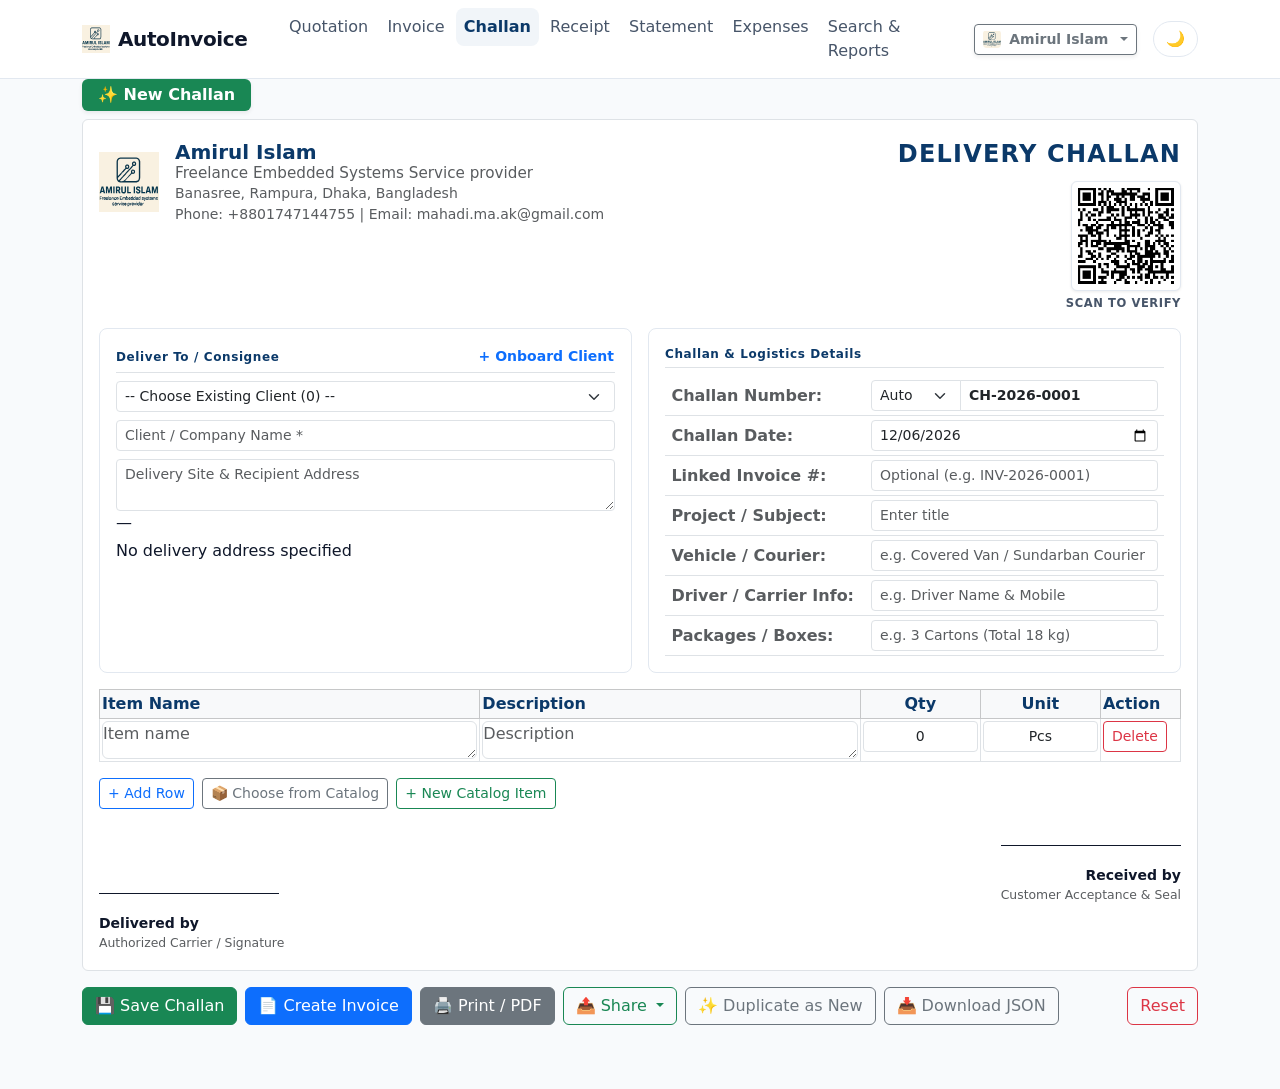
==== commit f3eccdc0: "fix(core): resolve P0/P1 QA blockers and add partial delivery challan tracking - Harden server.js (/" ====
--- a/challan.html
+++ b/challan.html
@@ -1,391 +1,434 @@
 <!DOCTYPE html>
 <html lang="en" data-bs-theme="light">
-  <head>
-    <meta charset="utf-8" />
-    <meta name="viewport" content="width=device-width, initial-scale=1" />
-    <title>Create Challan / Delivery Note — AutoInvoice</title>
-    <link rel="icon" type="image/svg+xml" href="assets/logo.svg" />
-    <link rel="stylesheet" href="assets/vendor/bootstrap.min.css" />
-    <link rel="stylesheet" href="css/styles.css" />
-    <link rel="stylesheet" href="css/print.css" />
-  </head>
-  <body>
-    <a class="visually-hidden-focusable p-2 position-absolute bg-body border rounded m-2" href="#printArea">Skip to content</a>
-    <nav class="navbar navbar-expand-lg app-navbar no-print">
-      <div class="container">
-        <a class="navbar-brand d-flex align-items-center" href="index.html">
-          <img src="assets/logo.svg" alt="AutoInvoice Logo" width="28" height="28" class="me-2" />
-          <span>AutoInvoice</span>
-        </a>
-        <button class="navbar-toggler border-0" type="button" data-bs-toggle="collapse" data-bs-target="#mainNavbar" aria-controls="mainNavbar" aria-expanded="false" aria-label="Toggle navigation">
-          <span class="navbar-toggler-icon"></span>
+
+<head>
+  <meta charset="utf-8" />
+  <meta name="viewport" content="width=device-width, initial-scale=1" />
+  <title>Create Challan / Delivery Note — AutoInvoice</title>
+  <link rel="icon" type="image/svg+xml" href="assets/logo.svg" />
+  <link rel="stylesheet" href="assets/vendor/bootstrap.min.css" />
+  <link rel="stylesheet" href="css/styles.css" />
+  <link rel="stylesheet" href="css/print.css" />
+</head>
+
+<body>
+  <a class="visually-hidden-focusable p-2 position-absolute bg-body border rounded m-2" href="#printArea">Skip to
+    content</a>
+  <nav class="navbar navbar-expand-lg app-navbar no-print">
+    <div class="container">
+      <a class="navbar-brand d-flex align-items-center" href="index.html">
+        <img src="assets/logo.svg" alt="AutoInvoice Logo" width="28" height="28" class="me-2" />
+        <span>AutoInvoice</span>
+      </a>
+      <button class="navbar-toggler border-0" type="button" data-bs-toggle="collapse" data-bs-target="#mainNavbar"
+        aria-controls="mainNavbar" aria-expanded="false" aria-label="Toggle navigation">
+        <span class="navbar-toggler-icon"></span>
+      </button>
+      <div class="collapse navbar-collapse" id="mainNavbar">
+        <ul class="navbar-nav me-auto mb-2 mb-lg-0 ms-lg-3">
+          <li class="nav-item"><a class="nav-link" href="quotation.html">Quotation</a></li>
+          <li class="nav-item"><a class="nav-link" href="invoice.html">Invoice</a></li>
+          <li class="nav-item"><a class="nav-link active fw-bold" aria-current="page" href="challan.html">Challan</a>
+          </li>
+          <li class="nav-item"><a class="nav-link" href="receipt.html">Receipt</a></li>
+          <li class="nav-item"><a class="nav-link" href="statement.html">Statement</a></li>
+          <li class="nav-item"><a class="nav-link" href="expenses.html">Expenses</a></li>
+          <li class="nav-item"><a class="nav-link" href="search.html">Search & Reports</a></li>
+        </ul>
+        <div class="d-flex align-items-center gap-2">
+          <button id="themeToggle" type="button" aria-label="Toggle dark/light theme" title="Toggle theme">🌙</button>
+        </div>
+      </div>
+    </div>
+  </nav>
+
+  <main class="container pb-5">
+    <div id="modeBadge" class="mb-2 no-print"></div>
+    <!-- Company Header -->
+    <section class="border rounded p-3 mb-3 print-area" id="printArea">
+      <div class="d-flex justify-content-between align-items-start mb-3" id="headerTop">
+        <div class="d-flex align-items-center">
+          <img id="companyLogo" src="assets/logo.svg" alt="Logo" width="60" height="60" class="me-3" />
+          <div class="company-text">
+            <span class="company-title" id="companyName"></span>
+            <div class="company-slogan text-muted" id="companySlogan"></div>
+            <div class="small text-muted" id="companyAddress"></div>
+            <div class="small text-muted" id="companyContacts"></div>
+          </div>
+        </div>
+        <div class="text-end">
+          <h1 class="doc-badge-title mb-0">DELIVERY CHALLAN</h1>
+          <div class="doc-subtitle mt-1" id="docTitleHeader">Delivery Note</div>
+          <div class="qr-block-wrap mt-2">
+            <div id="qrContainer"></div>
+            <div class="qr-verify-text">Scan to Verify</div>
+          </div>
+        </div>
+      </div>
+
+      <!-- 2. Meta & Client Information Section (Two Balanced Corporate Panels) -->
+      <div class="row g-3 mb-3 invoice-meta-row">
+        <!-- Left Panel: Deliver To / Client Details -->
+        <div class="col-md-6 col-12">
+          <div class="invoice-card h-100 p-3">
+            <div class="d-flex justify-content-between align-items-center mb-2 pb-1 border-bottom">
+              <span class="card-section-label">Deliver To / Consignee</span>
+              <button type="button" class="btn btn-link btn-sm p-0 text-decoration-none no-print fw-semibold"
+                id="onboardClientBtn" data-bs-toggle="modal" data-bs-target="#clientOnboardModal">+ Onboard
+                Client</button>
+            </div>
+            <div class="no-print">
+              <select id="clientSelect" class="form-select form-select-sm mb-2" aria-label="Select Registered Client">
+                <option value="">-- Choose Existing Client --</option>
+              </select>
+              <input id="clientName" class="form-control form-control-sm mb-2" list="clientList" autocomplete="off"
+                placeholder="Client / Company Name *" aria-label="Client Name" />
+              <datalist id="clientList"></datalist>
+              <textarea id="deliveryAddress" class="form-control form-control-sm auto-grow" rows="2"
+                placeholder="Delivery Site & Recipient Address" aria-label="Delivery address"></textarea>
+            </div>
+            <div class="client-details-block" id="clientDisplayBlock">
+              <div class="client-name-text" id="clientNameDisplay">—</div>
+              <div class="client-contact-text mt-1" id="clientContactDisplay"></div>
+              <div class="client-address-text mt-1" id="clientAddressDisplay" style="white-space: pre-line;"></div>
+              <div class="client-comms-text mt-1" id="clientCommsDisplay"></div>
+            </div>
+          </div>
+        </div>
+
+        <!-- Right Panel: Challan & Dispatch Logistics -->
+        <div class="col-md-6 col-12">
+          <div class="invoice-card h-100 p-3">
+            <div class="d-flex justify-content-between align-items-center mb-2 pb-1 border-bottom">
+              <span class="card-section-label">Challan &amp; Logistics Details</span>
+            </div>
+            <table class="table table-sm meta-table mb-0">
+              <tbody>
+                <tr>
+                  <td class="text-muted fw-semibold" style="width: 40%;"><label for="challanNumber">Challan
+                      Number:</label></td>
+                  <td>
+                    <div class="input-group input-group-sm no-print">
+                      <select id="numberMode" class="form-select" style="max-width: 90px" aria-label="Numbering Mode">
+                        <option value="auto" selected>Auto</option>
+                        <option value="manual">Manual</option>
+                      </select>
+                      <input id="challanNumber" class="form-control fw-bold" readonly aria-label="Challan Number" />
+                    </div>
+                    <span class="print-only fw-bold font-monospace" id="challanNumberPrint"></span>
+                  </td>
+                </tr>
+                <tr>
+                  <td class="text-muted fw-semibold"><label for="challanDate">Challan Date:</label></td>
+                  <td>
+                    <input id="challanDate" type="date" class="form-control form-control-sm no-print" />
+                    <span class="print-only" id="challanDatePrint"></span>
+                  </td>
+                </tr>
+                <tr>
+                  <td class="text-muted fw-semibold"><label for="linkedInvoice">Linked Invoice #:</label></td>
+                  <td>
+                    <input id="linkedInvoice" class="form-control form-control-sm no-print"
+                      placeholder="Optional (e.g. INV-2026-0001)" aria-label="Linked Invoice Number" />
+                    <span class="print-only font-monospace" id="linkedInvoicePrint">—</span>
+                  </td>
+                </tr>
+                <tr>
+                  <td class="text-muted fw-semibold"><label for="docTitle">Project / Subject:</label></td>
+                  <td>
+                    <input id="docTitle" class="form-control form-control-sm no-print" placeholder="Enter title"
+                      aria-label="Project or Service Name" />
+                    <span class="print-only" id="docTitlePrint">—</span>
+                  </td>
+                </tr>
+                <tr>
+                  <td class="text-muted fw-semibold"><label for="vehicleNo">Vehicle / Courier:</label></td>
+                  <td>
+                    <input id="vehicleNo" class="form-control form-control-sm no-print"
+                      placeholder="e.g. Covered Van / Sundarban Courier" aria-label="Vehicle or Courier Reference" />
+                    <span class="print-only" id="vehicleNoPrint">—</span>
+                  </td>
+                </tr>
+                <tr>
+                  <td class="text-muted fw-semibold"><label for="driverInfo">Driver / Carrier Info:</label></td>
+                  <td>
+                    <input id="driverInfo" class="form-control form-control-sm no-print"
+                      placeholder="e.g. Driver Name & Mobile" aria-label="Driver or Carrier Contact" />
+                    <span class="print-only" id="driverInfoPrint">—</span>
+                  </td>
+                </tr>
+                <tr>
+                  <td class="text-muted fw-semibold"><label for="packageCount">Packages / Boxes:</label></td>
+                  <td>
+                    <input id="packageCount" class="form-control form-control-sm no-print"
+                      placeholder="e.g. 3 Cartons (Total 18 kg)" aria-label="Package or Box Count" />
+                    <span class="print-only" id="packageCountPrint">—</span>
+                  </td>
+                </tr>
+              </tbody>
+            </table>
+          </div>
+        </div>
+      </div>
+
+      <!-- Partial Delivery / Dispatch Progress Banner (no-print) -->
+      <div id="partialDispatchBanner" class="alert alert-info d-none mb-3 no-print py-2 px-3 small" role="status"
+        aria-live="polite"></div>
+
+      <!-- Items Table (no pricing) -->
+      <div class="table-responsive">
+        <table class="table table-bordered align-middle challan-table" id="itemsTable">
+          <thead class="table-light">
+            <tr>
+              <th>Item Name</th>
+              <th>Description</th>
+              <th style="width: 12%; text-align: center;">Qty</th>
+              <th style="width: 12%; text-align: center;">Unit</th>
+              <th class="action-col no-print">Action</th>
+            </tr>
+          </thead>
+          <tbody id="itemRows"></tbody>
+        </table>
+        <datalist id="unitSuggestions">
+          <option value="Pcs">
+          <option value="Sets">
+          <option value="Kg">
+          <option value="Boxes">
+          <option value="Meters">
+          <option value="Lots">
+          <option value="Rolls">
+        </datalist>
+      </div>
+      <div class="d-flex justify-content-between align-items-center mb-1 flex-wrap gap-2 no-print">
+        <div class="d-flex gap-2">
+          <button id="addRowBtn" class="btn btn-outline-primary btn-sm" type="button">+ Add Row</button>
+          <button id="pickCatalogBtn" class="btn btn-outline-secondary btn-sm" type="button" data-bs-toggle="modal"
+            data-bs-target="#catalogPickerModal">📦 Choose from Catalog</button>
+          <button id="addCatalogItemBtn" class="btn btn-outline-success btn-sm" type="button" data-bs-toggle="modal"
+            data-bs-target="#itemOnboardModal">+ New Catalog Item</button>
+        </div>
+      </div>
+      <datalist id="itemList"></datalist>
+
+      <!-- Signature Block -->
+      <div class="row mt-4 pt-2 sign-row">
+        <div class="col-6">
+          <div class="signature-line-wrap">
+            <div id="billerSignatureWrap" class="biller-signature-wrap mb-1">
+              <img id="billerSignatureImg" src="" alt="Authorized Signature" class="biller-signature-img d-none" />
+            </div>
+            <div class="signature-line"></div>
+            <div class="fw-semibold small" id="deliveredLabel">Delivered by</div>
+            <div class="text-muted smaller d-none" id="signatoryTitleLabel"></div>
+            <div class="text-muted smaller">Authorized Carrier / Signature</div>
+          </div>
+        </div>
+        <div class="col-6 text-end">
+          <div class="signature-line-wrap text-end ms-auto">
+            <div class="signature-line"></div>
+            <div class="fw-semibold small" id="receivedLabel">Received by</div>
+            <div class="text-muted smaller">Customer Acceptance &amp; Seal</div>
+          </div>
+        </div>
+      </div>
+      <div class="print-doc-footer print-only text-center mt-3">
+        Goods received in good order &amp; condition. This is a computer-generated delivery challan.
+      </div>
+    </section>
+
+    <!-- Actions -->
+    <div class="d-flex flex-wrap gap-2 align-items-center mb-3 no-print">
+      <button id="saveChallanBtn" class="btn btn-success">💾 Save Challan</button>
+      <button id="createInvoiceBtn" class="btn btn-primary">📄 Create Invoice</button>
+      <button id="downloadPdfBtn" class="btn btn-outline-primary d-none">⬇️ Save A4 PDF</button>
+      <button id="printBtn" class="btn btn-secondary">🖨️ Print / PDF</button>
+      <div class="dropdown d-inline-block">
+        <button class="btn btn-outline-success dropdown-toggle" type="button" id="shareDocDropdown"
+          data-bs-toggle="dropdown" aria-expanded="false">
+          📤 Share
         </button>
-        <div class="collapse navbar-collapse" id="mainNavbar">
-          <ul class="navbar-nav me-auto mb-2 mb-lg-0 ms-lg-3">
-            <li class="nav-item"><a class="nav-link" href="quotation.html">Quotation</a></li>
-            <li class="nav-item"><a class="nav-link" href="invoice.html">Invoice</a></li>
-            <li class="nav-item"><a class="nav-link active fw-bold" aria-current="page" href="challan.html">Challan</a></li>
-            <li class="nav-item"><a class="nav-link" href="receipt.html">Receipt</a></li>
-            <li class="nav-item"><a class="nav-link" href="statement.html">Statement</a></li>
-            <li class="nav-item"><a class="nav-link" href="expenses.html">Expenses</a></li>
-            <li class="nav-item"><a class="nav-link" href="search.html">Search & Reports</a></li>
-          </ul>
-          <div class="d-flex align-items-center gap-2">
-            <button id="themeToggle" type="button" aria-label="Toggle dark/light theme" title="Toggle theme">🌙</button>
-          </div>
-        </div>
-      </div>
-    </nav>
-
-    <main class="container pb-5">
-      <div id="modeBadge" class="mb-2 no-print"></div>
-      <!-- Company Header -->
-      <section class="border rounded p-3 mb-3 print-area" id="printArea">
-        <div class="d-flex justify-content-between align-items-start mb-3" id="headerTop">
-          <div class="d-flex align-items-center">
-            <img id="companyLogo" src="assets/logo.svg" alt="Logo" width="60" height="60" class="me-3" />
-            <div class="company-text">
-              <span class="company-title" id="companyName"></span>
-              <div class="company-slogan text-muted" id="companySlogan"></div>
-              <div class="small text-muted" id="companyAddress"></div>
-              <div class="small text-muted" id="companyContacts"></div>
-            </div>
-          </div>
-          <div class="text-end">
-            <div class="doc-badge-title">DELIVERY CHALLAN</div>
-            <div class="doc-subtitle mt-1" id="docTitleHeader">Delivery Note</div>
-            <div class="qr-block-wrap mt-2">
-              <div id="qrContainer"></div>
-              <div class="qr-verify-text">Scan to Verify</div>
-            </div>
-          </div>
-        </div>
-
-        <!-- 2. Meta & Client Information Section (Two Balanced Corporate Panels) -->
-        <div class="row g-3 mb-3 invoice-meta-row">
-          <!-- Left Panel: Deliver To / Client Details -->
-          <div class="col-md-6 col-12">
-            <div class="invoice-card h-100 p-3">
-              <div class="d-flex justify-content-between align-items-center mb-2 pb-1 border-bottom">
-                <span class="card-section-label">Deliver To / Consignee</span>
-                <button type="button" class="btn btn-link btn-sm p-0 text-decoration-none no-print fw-semibold" id="onboardClientBtn" data-bs-toggle="modal" data-bs-target="#clientOnboardModal">+ Onboard Client</button>
-              </div>
-              <div class="no-print">
-                <select id="clientSelect" class="form-select form-select-sm mb-2" aria-label="Select Registered Client">
-                  <option value="">-- Choose Existing Client --</option>
-                </select>
-                <input id="clientName" class="form-control form-control-sm mb-2" list="clientList" autocomplete="off" placeholder="Client / Company Name *" aria-label="Client Name" />
-                <datalist id="clientList"></datalist>
-                <textarea id="deliveryAddress" class="form-control form-control-sm auto-grow" rows="2" placeholder="Delivery Site & Recipient Address" aria-label="Delivery address"></textarea>
-              </div>
-              <div class="client-details-block" id="clientDisplayBlock">
-                <div class="client-name-text" id="clientNameDisplay">—</div>
-                <div class="client-contact-text mt-1" id="clientContactDisplay"></div>
-                <div class="client-address-text mt-1" id="clientAddressDisplay" style="white-space: pre-line;"></div>
-                <div class="client-comms-text mt-1" id="clientCommsDisplay"></div>
-              </div>
-            </div>
-          </div>
-
-          <!-- Right Panel: Challan & Dispatch Logistics -->
-          <div class="col-md-6 col-12">
-            <div class="invoice-card h-100 p-3">
-              <div class="d-flex justify-content-between align-items-center mb-2 pb-1 border-bottom">
-                <span class="card-section-label">Challan &amp; Logistics Details</span>
-              </div>
-              <table class="table table-sm meta-table mb-0">
-                <tbody>
-                  <tr>
-                    <td class="text-muted fw-semibold" style="width: 40%;"><label for="challanNumber">Challan Number:</label></td>
-                    <td>
-                      <div class="input-group input-group-sm no-print">
-                        <select id="numberMode" class="form-select" style="max-width: 90px" aria-label="Numbering Mode">
-                          <option value="auto" selected>Auto</option>
-                          <option value="manual">Manual</option>
-                        </select>
-                        <input id="challanNumber" class="form-control fw-bold" readonly aria-label="Challan Number" />
-                      </div>
-                      <span class="print-only fw-bold font-monospace" id="challanNumberPrint"></span>
-                    </td>
-                  </tr>
-                  <tr>
-                    <td class="text-muted fw-semibold"><label for="challanDate">Challan Date:</label></td>
-                    <td>
-                      <input id="challanDate" type="date" class="form-control form-control-sm no-print" />
-                      <span class="print-only" id="challanDatePrint"></span>
-                    </td>
-                  </tr>
-                  <tr>
-                    <td class="text-muted fw-semibold"><label for="linkedInvoice">Linked Invoice #:</label></td>
-                    <td>
-                      <input id="linkedInvoice" class="form-control form-control-sm no-print" placeholder="Optional (e.g. INV-2026-0001)" aria-label="Linked Invoice Number" />
-                      <span class="print-only font-monospace" id="linkedInvoicePrint">—</span>
-                    </td>
-                  </tr>
-                  <tr>
-                    <td class="text-muted fw-semibold"><label for="docTitle">Project / Subject:</label></td>
-                    <td>
-                      <input id="docTitle" class="form-control form-control-sm no-print" placeholder="Enter title" aria-label="Project or Service Name" />
-                      <span class="print-only" id="docTitlePrint">—</span>
-                    </td>
-                  </tr>
-                  <tr>
-                    <td class="text-muted fw-semibold"><label for="vehicleNo">Vehicle / Courier:</label></td>
-                    <td>
-                      <input id="vehicleNo" class="form-control form-control-sm no-print" placeholder="e.g. Covered Van / Sundarban Courier" aria-label="Vehicle or Courier Reference" />
-                      <span class="print-only" id="vehicleNoPrint">—</span>
-                    </td>
-                  </tr>
-                  <tr>
-                    <td class="text-muted fw-semibold"><label for="driverInfo">Driver / Carrier Info:</label></td>
-                    <td>
-                      <input id="driverInfo" class="form-control form-control-sm no-print" placeholder="e.g. Driver Name & Mobile" aria-label="Driver or Carrier Contact" />
-                      <span class="print-only" id="driverInfoPrint">—</span>
-                    </td>
-                  </tr>
-                  <tr>
-                    <td class="text-muted fw-semibold"><label for="packageCount">Packages / Boxes:</label></td>
-                    <td>
-                      <input id="packageCount" class="form-control form-control-sm no-print" placeholder="e.g. 3 Cartons (Total 18 kg)" aria-label="Package or Box Count" />
-                      <span class="print-only" id="packageCountPrint">—</span>
-                    </td>
-                  </tr>
-                </tbody>
-              </table>
-            </div>
-          </div>
-        </div>
-
-        <!-- Items Table (no pricing) -->
-        <div class="table-responsive">
-          <table class="table table-bordered align-middle challan-table" id="itemsTable">
-            <thead class="table-light">
-              <tr>
-                <th>Item Name</th>
-                <th>Description</th>
-                <th style="width: 12%; text-align: center;">Qty</th>
-                <th style="width: 12%; text-align: center;">Unit</th>
-                <th class="action-col no-print">Action</th>
-              </tr>
-            </thead>
-            <tbody id="itemRows"></tbody>
-          </table>
-          <datalist id="unitSuggestions">
-            <option value="Pcs">
-            <option value="Sets">
-            <option value="Kg">
-            <option value="Boxes">
-            <option value="Meters">
-            <option value="Lots">
-            <option value="Rolls">
-          </datalist>
-        </div>
-        <div class="d-flex justify-content-between align-items-center mb-1 flex-wrap gap-2 no-print">
-          <div class="d-flex gap-2">
-            <button id="addRowBtn" class="btn btn-outline-primary btn-sm" type="button">+ Add Row</button>
-            <button id="pickCatalogBtn" class="btn btn-outline-secondary btn-sm" type="button" data-bs-toggle="modal" data-bs-target="#catalogPickerModal">📦 Choose from Catalog</button>
-            <button id="addCatalogItemBtn" class="btn btn-outline-success btn-sm" type="button" data-bs-toggle="modal" data-bs-target="#itemOnboardModal">+ New Catalog Item</button>
-          </div>
-        </div>
-        <datalist id="itemList"></datalist>
-
-        <!-- Signature Block -->
-        <div class="row mt-4 pt-2 sign-row">
-          <div class="col-6">
-            <div class="signature-line-wrap">
-              <div id="billerSignatureWrap" class="biller-signature-wrap mb-1">
-                <img id="billerSignatureImg" src="" alt="Authorized Signature" class="biller-signature-img d-none" />
-              </div>
-              <div class="signature-line"></div>
-              <div class="fw-semibold small" id="deliveredLabel">Delivered by</div>
-              <div class="text-muted smaller d-none" id="signatoryTitleLabel"></div>
-              <div class="text-muted smaller">Authorized Carrier / Signature</div>
-            </div>
-          </div>
-          <div class="col-6 text-end">
-            <div class="signature-line-wrap text-end ms-auto">
-              <div class="signature-line"></div>
-              <div class="fw-semibold small" id="receivedLabel">Received by</div>
-              <div class="text-muted smaller">Customer Acceptance &amp; Seal</div>
-            </div>
-          </div>
-        </div>
-        <div class="print-doc-footer print-only text-center mt-3">
-          Goods received in good order &amp; condition. This is a computer-generated delivery challan.
-        </div>
-      </section>
-
-      <!-- Actions -->
-      <div class="d-flex flex-wrap gap-2 align-items-center mb-3 no-print">
-        <button id="saveChallanBtn" class="btn btn-success">💾 Save Challan</button>
-        <button id="createInvoiceBtn" class="btn btn-primary">📄 Create Invoice</button>
-        <button id="downloadPdfBtn" class="btn btn-outline-primary d-none">⬇️ Save A4 PDF</button>
-        <button id="printBtn" class="btn btn-secondary">🖨️ Print / PDF</button>
-        <div class="dropdown d-inline-block">
-          <button class="btn btn-outline-success dropdown-toggle" type="button" id="shareDocDropdown" data-bs-toggle="dropdown" aria-expanded="false">
-            📤 Share
-          </button>
-          <ul class="dropdown-menu shadow-sm" aria-labelledby="shareDocDropdown">
-            <li><a class="dropdown-item d-flex align-items-center gap-2" href="#" id="shareWhatsAppBtn"><span>💬</span> Send via WhatsApp</a></li>
-            <li><a class="dropdown-item d-flex align-items-center gap-2" href="#" id="shareEmailBtn"><span>✉️</span> Send via Email</a></li>
-          </ul>
-        </div>
-        <button id="duplicateChallanBtn" class="btn btn-outline-secondary">✨ Duplicate as New</button>
-        <button id="exportChallanBtn" class="btn btn-outline-secondary">📥 Download JSON</button>
-        <button id="resetBtn" class="btn btn-outline-danger ms-auto">Reset</button>
-      </div>
-    </main>
-
-    <!-- Client Onboarding Modal -->
-    <div class="modal fade no-print" id="clientOnboardModal" tabindex="-1" aria-labelledby="clientOnboardModalLabel" aria-hidden="true">
-      <div class="modal-dialog">
-        <div class="modal-content">
-          <div class="modal-header">
-            <h5 class="modal-title fw-bold" id="clientOnboardModalLabel">👥 Onboard New Client</h5>
-            <button type="button" class="btn-close" data-bs-dismiss="modal" aria-label="Close"></button>
-          </div>
-          <form id="quickClientForm">
-            <div class="modal-body">
-              <div class="mb-2">
-                <label for="quickClientName" class="form-label small fw-semibold">Client / Company Name *</label>
-                <input type="text" class="form-control" id="quickClientName" required placeholder="e.g. Beximco Pharmaceuticals Ltd" />
-              </div>
-              <div class="row g-2 mb-2">
-                <div class="col-md-6">
-                  <label for="quickClientCompany" class="form-label small fw-semibold">Contact / Attention</label>
-                  <input type="text" class="form-control form-control-sm" id="quickClientCompany" placeholder="e.g. Mr. Rafiqul Islam" />
-                </div>
-                <div class="col-md-6">
-                  <label for="quickClientTitle" class="form-label small fw-semibold">Designation</label>
-                  <input type="text" class="form-control form-control-sm" id="quickClientTitle" placeholder="e.g. Head of Procurement" />
-                </div>
-              </div>
-              <div class="mb-2">
-                <label for="quickClientAddress" class="form-label small fw-semibold">Full Address</label>
-                <textarea class="form-control form-control-sm" id="quickClientAddress" rows="2" placeholder="e.g. 19 Dhanmondi R/A, Dhaka-1205"></textarea>
-              </div>
-              <div class="row g-2">
-                <div class="col-md-6">
-                  <label for="quickClientPhone" class="form-label small fw-semibold">Phone</label>
-                  <input type="text" class="form-control form-control-sm" id="quickClientPhone" placeholder="e.g. +880 1711-000000" />
-                </div>
-                <div class="col-md-6">
-                  <label for="quickClientEmail" class="form-label small fw-semibold">Email</label>
-                  <input type="email" class="form-control form-control-sm" id="quickClientEmail" placeholder="e.g. accounts@client.com" />
-                </div>
-                <div class="col-12 mt-2">
-                  <label for="quickClientBin" class="form-label small fw-semibold">Client BIN / TIN (Optional)</label>
-                  <input type="text" class="form-control form-control-sm" id="quickClientBin" placeholder="e.g. 001234567-0102" />
-                </div>
-              </div>
-            </div>
-            <div class="modal-footer">
-              <button type="button" class="btn btn-sm btn-outline-secondary" data-bs-dismiss="modal">Cancel</button>
-              <button type="submit" class="btn btn-sm btn-success">Save & Select Client</button>
-            </div>
-          </form>
-        </div>
-      </div>
+        <ul class="dropdown-menu shadow-sm" aria-labelledby="shareDocDropdown">
+          <li><a class="dropdown-item d-flex align-items-center gap-2" href="#" id="shareWhatsAppBtn"><span>💬</span>
+              Send via WhatsApp</a></li>
+          <li><a class="dropdown-item d-flex align-items-center gap-2" href="#" id="shareEmailBtn"><span>✉️</span> Send
+              via Email</a></li>
+        </ul>
+      </div>
+      <button id="duplicateChallanBtn" class="btn btn-outline-secondary">✨ Duplicate as New</button>
+      <button id="exportChallanBtn" class="btn btn-outline-secondary">📥 Download JSON</button>
+      <button id="resetBtn" class="btn btn-outline-danger ms-auto">Reset</button>
     </div>
-
-    <!-- Catalog Item Picker Modal -->
-    <div class="modal fade no-print" id="catalogPickerModal" tabindex="-1" aria-labelledby="catalogPickerModalLabel" aria-hidden="true">
-      <div class="modal-dialog modal-lg modal-dialog-scrollable">
-        <div class="modal-content">
-          <div class="modal-header">
-            <h5 class="modal-title fw-bold" id="catalogPickerModalLabel">📦 Products & Services Catalog</h5>
-            <button type="button" class="btn-close" data-bs-dismiss="modal" aria-label="Close"></button>
-          </div>
+  </main>
+
+  <!-- Client Onboarding Modal -->
+  <div class="modal fade no-print" id="clientOnboardModal" tabindex="-1" aria-labelledby="clientOnboardModalLabel"
+    aria-hidden="true">
+    <div class="modal-dialog">
+      <div class="modal-content">
+        <div class="modal-header">
+          <h5 class="modal-title fw-bold" id="clientOnboardModalLabel">👥 Onboard New Client</h5>
+          <button type="button" class="btn-close" data-bs-dismiss="modal" aria-label="Close"></button>
+        </div>
+        <form id="quickClientForm">
           <div class="modal-body">
-            <div class="d-flex justify-content-between align-items-center mb-3 gap-2 flex-wrap">
-              <div class="input-group" style="max-width: 380px;">
-                <span class="input-group-text">🔍</span>
-                <input type="text" id="catalogSearchInput" class="form-control form-control-sm" placeholder="Search catalog items..." aria-label="Search catalog items" />
-              </div>
-              <button type="button" class="btn btn-sm btn-outline-success" data-bs-toggle="modal" data-bs-target="#itemOnboardModal">
-                + New Item to Catalog
-              </button>
-            </div>
-            <div class="table-responsive border rounded">
-              <table class="table table-hover table-striped align-middle mb-0">
-                <thead class="table-light">
-                  <tr>
-                    <th>Item Name</th>
-                    <th>Description</th>
-                    <th>Unit</th>
-                    <th class="text-end">Rate (৳)</th>
-                    <th class="text-end" style="width: 100px;">Action</th>
-                  </tr>
-                </thead>
-                <tbody id="catalogPickerBody">
-                  <tr><td colspan="5" class="text-center text-muted py-3">Loading catalog...</td></tr>
-                </tbody>
-              </table>
+            <div class="mb-2">
+              <label for="quickClientName" class="form-label small fw-semibold">Client / Company Name *</label>
+              <input type="text" class="form-control" id="quickClientName" required
+                placeholder="e.g. Beximco Pharmaceuticals Ltd" />
+            </div>
+            <div class="row g-2 mb-2">
+              <div class="col-md-6">
+                <label for="quickClientCompany" class="form-label small fw-semibold">Contact / Attention</label>
+                <input type="text" class="form-control form-control-sm" id="quickClientCompany"
+                  placeholder="e.g. Mr. Rafiqul Islam" />
+              </div>
+              <div class="col-md-6">
+                <label for="quickClientTitle" class="form-label small fw-semibold">Designation</label>
+                <input type="text" class="form-control form-control-sm" id="quickClientTitle"
+                  placeholder="e.g. Head of Procurement" />
+              </div>
+            </div>
+            <div class="mb-2">
+              <label for="quickClientAddress" class="form-label small fw-semibold">Full Address</label>
+              <textarea class="form-control form-control-sm" id="quickClientAddress" rows="2"
+                placeholder="e.g. 19 Dhanmondi R/A, Dhaka-1205"></textarea>
+            </div>
+            <div class="row g-2">
+              <div class="col-md-6">
+                <label for="quickClientPhone" class="form-label small fw-semibold">Phone</label>
+                <input type="text" class="form-control form-control-sm" id="quickClientPhone"
+                  placeholder="e.g. +880 1711-000000" />
+              </div>
+              <div class="col-md-6">
+                <label for="quickClientEmail" class="form-label small fw-semibold">Email</label>
+                <input type="email" class="form-control form-control-sm" id="quickClientEmail"
+                  placeholder="e.g. accounts@client.com" />
+              </div>
+              <div class="col-12 mt-2">
+                <label for="quickClientBin" class="form-label small fw-semibold">Client BIN / TIN (Optional)</label>
+                <input type="text" class="form-control form-control-sm" id="quickClientBin"
+                  placeholder="e.g. 001234567-0102" />
+              </div>
             </div>
           </div>
           <div class="modal-footer">
-            <button type="button" class="btn btn-sm btn-secondary" data-bs-dismiss="modal">Close</button>
-          </div>
-        </div>
+            <button type="button" class="btn btn-sm btn-outline-secondary" data-bs-dismiss="modal">Cancel</button>
+            <button type="submit" class="btn btn-sm btn-success">Save & Select Client</button>
+          </div>
+        </form>
       </div>
     </div>
-
-    <!-- Quick Item Onboard Modal -->
-    <div class="modal fade no-print" id="itemOnboardModal" tabindex="-1" aria-labelledby="itemOnboardModalLabel" aria-hidden="true">
-      <div class="modal-dialog">
-        <div class="modal-content">
-          <div class="modal-header">
-            <h5 class="modal-title fw-bold" id="itemOnboardModalLabel">➕ Add Item to Catalog</h5>
-            <button type="button" class="btn-close" data-bs-dismiss="modal" aria-label="Close"></button>
-          </div>
-          <form id="quickItemForm">
-            <div class="modal-body">
-              <div class="mb-2">
-                <label for="quickItemName" class="form-label small fw-semibold">Item / Service Name *</label>
-                <input type="text" class="form-control" id="quickItemName" required placeholder="e.g. Website Maintenance" />
-              </div>
-              <div class="mb-2">
-                <label for="quickItemDesc" class="form-label small fw-semibold">Description</label>
-                <textarea class="form-control form-control-sm" id="quickItemDesc" rows="2" placeholder="e.g. Monthly security updates and backups"></textarea>
-              </div>
-              <div class="row g-2">
-                <div class="col-md-6">
-                  <label for="quickItemUnit" class="form-label small fw-semibold">Default Unit</label>
-                  <input type="text" class="form-control form-control-sm" id="quickItemUnit" list="quickUnitOptions" placeholder="Pcs" />
-                  <datalist id="quickUnitOptions">
-                    <option value="Pcs"></option>
-                    <option value="Sets"></option>
-                    <option value="Hours"></option>
-                    <option value="Days"></option>
-                    <option value="Month"></option>
-                    <option value="Lot"></option>
-                    <option value="Box"></option>
-                  </datalist>
-                </div>
-                <div class="col-md-6">
-                  <label for="quickItemPrice" class="form-label small fw-semibold">Default Unit Price (৳)</label>
-                  <input type="text" inputmode="decimal" class="form-control form-control-sm" id="quickItemPrice" placeholder="0.00" />
-                </div>
-              </div>
-            </div>
-            <div class="modal-footer">
-              <button type="button" class="btn btn-sm btn-outline-secondary" data-bs-dismiss="modal">Cancel</button>
-              <button type="submit" class="btn btn-sm btn-success">Save & Insert Item</button>
-            </div>
-          </form>
+  </div>
+
+  <!-- Catalog Item Picker Modal -->
+  <div class="modal fade no-print" id="catalogPickerModal" tabindex="-1" aria-labelledby="catalogPickerModalLabel"
+    aria-hidden="true">
+    <div class="modal-dialog modal-lg modal-dialog-scrollable">
+      <div class="modal-content">
+        <div class="modal-header">
+          <h5 class="modal-title fw-bold" id="catalogPickerModalLabel">📦 Products & Services Catalog</h5>
+          <button type="button" class="btn-close" data-bs-dismiss="modal" aria-label="Close"></button>
+        </div>
+        <div class="modal-body">
+          <div class="d-flex justify-content-between align-items-center mb-3 gap-2 flex-wrap">
+            <div class="input-group" style="max-width: 380px;">
+              <span class="input-group-text">🔍</span>
+              <input type="text" id="catalogSearchInput" class="form-control form-control-sm"
+                placeholder="Search catalog items..." aria-label="Search catalog items" />
+            </div>
+            <button type="button" class="btn btn-sm btn-outline-success" data-bs-toggle="modal"
+              data-bs-target="#itemOnboardModal">
+              + New Item to Catalog
+            </button>
+          </div>
+          <div class="table-responsive border rounded">
+            <table class="table table-hover table-striped align-middle mb-0">
+              <thead class="table-light">
+                <tr>
+                  <th>Item Name</th>
+                  <th>Description</th>
+                  <th>Unit</th>
+                  <th class="text-end">Rate (৳)</th>
+                  <th class="text-end" style="width: 100px;">Action</th>
+                </tr>
+              </thead>
+              <tbody id="catalogPickerBody">
+                <tr>
+                  <td colspan="5" class="text-center text-muted py-3">Loading catalog...</td>
+                </tr>
+              </tbody>
+            </table>
+          </div>
+        </div>
+        <div class="modal-footer">
+          <button type="button" class="btn btn-sm btn-secondary" data-bs-dismiss="modal">Close</button>
         </div>
       </div>
     </div>
-
-    <script src="assets/vendor/bootstrap.bundle.min.js"></script>
-    <script src="js/vendor/qrcode.min.js"></script>
-    <script src="js/constants.js"></script>
-    <script src="js/storage.js"></script>
-    <script src="js/records.js"></script>
-    <script src="js/utils.js"></script>
-    <script src="js/catalog.js"></script>
-    <script src="js/theme.js"></script>
-    <script src="js/biller.js"></script>
-    <script src="js/challan.js"></script>
-  </body>
+  </div>
+
+  <!-- Quick Item Onboard Modal -->
+  <div class="modal fade no-print" id="itemOnboardModal" tabindex="-1" aria-labelledby="itemOnboardModalLabel"
+    aria-hidden="true">
+    <div class="modal-dialog">
+      <div class="modal-content">
+        <div class="modal-header">
+          <h5 class="modal-title fw-bold" id="itemOnboardModalLabel">➕ Add Item to Catalog</h5>
+          <button type="button" class="btn-close" data-bs-dismiss="modal" aria-label="Close"></button>
+        </div>
+        <form id="quickItemForm">
+          <div class="modal-body">
+            <div class="mb-2">
+              <label for="quickItemName" class="form-label small fw-semibold">Item / Service Name *</label>
+              <input type="text" class="form-control" id="quickItemName" required
+                placeholder="e.g. Website Maintenance" />
+            </div>
+            <div class="mb-2">
+              <label for="quickItemDesc" class="form-label small fw-semibold">Description</label>
+              <textarea class="form-control form-control-sm" id="quickItemDesc" rows="2"
+                placeholder="e.g. Monthly security updates and backups"></textarea>
+            </div>
+            <div class="row g-2">
+              <div class="col-md-6">
+                <label for="quickItemUnit" class="form-label small fw-semibold">Default Unit</label>
+                <input type="text" class="form-control form-control-sm" id="quickItemUnit" list="quickUnitOptions"
+                  placeholder="Pcs" />
+                <datalist id="quickUnitOptions">
+                  <option value="Pcs"></option>
+                  <option value="Sets"></option>
+                  <option value="Hours"></option>
+                  <option value="Days"></option>
+                  <option value="Month"></option>
+                  <option value="Lot"></option>
+                  <option value="Box"></option>
+                </datalist>
+              </div>
+              <div class="col-md-6">
+                <label for="quickItemPrice" class="form-label small fw-semibold">Default Unit Price (৳)</label>
+                <input type="text" inputmode="decimal" class="form-control form-control-sm" id="quickItemPrice"
+                  placeholder="0.00" />
+              </div>
+            </div>
+          </div>
+          <div class="modal-footer">
+            <button type="button" class="btn btn-sm btn-outline-secondary" data-bs-dismiss="modal">Cancel</button>
+            <button type="submit" class="btn btn-sm btn-success">Save & Insert Item</button>
+          </div>
+        </form>
+      </div>
+    </div>
+  </div>
+
+  <script src="assets/vendor/bootstrap.bundle.min.js"></script>
+  <script src="js/vendor/qrcode.min.js"></script>
+  <script src="js/constants.js"></script>
+  <script src="js/storage.js"></script>
+  <script src="js/records.js"></script>
+  <script src="js/utils.js"></script>
+  <script src="js/catalog.js"></script>
+  <script src="js/theme.js"></script>
+  <script src="js/biller.js"></script>
+  <script src="js/challan.js"></script>
+</body>
+
 </html>
--- a/css/styles.css
+++ b/css/styles.css
@@ -17,8 +17,8 @@
   --border-subtle: #e2e8f0;
   --border-hover: #cbd5e1;
   --text-main: #0f172a;
-  --text-muted: #64748b;
-  --text-subtle: #94a3b8;
+  --text-muted: #475569;
+  --text-subtle: #64748b;
   --nav-bg: rgba(255, 255, 255, 0.9);
   --shadow-sm: 0 1px 2px 0 rgba(0, 0, 0, 0.05);
   --shadow-card: 0 1px 3px 0 rgba(15, 23, 42, 0.06), 0 1px 2px -1px rgba(15, 23, 42, 0.04);
@@ -103,7 +103,7 @@
 }
 
 .app-navbar .nav-link.active {
-  color: var(--brand-color);
+  color: var(--brand-ink);
   background-color: var(--surface-subtle);
   font-weight: 600;
 }
@@ -390,13 +390,13 @@
 }
 
 .theme-quotation .btn-action {
-  background: #f59e0b;
+  background: #b45309;
   color: #ffffff;
   border: none;
 }
 
 .theme-quotation .btn-action:hover {
-  background: #d97706;
+  background: #92400e;
   color: #ffffff;
 }
 
@@ -432,13 +432,13 @@
 }
 
 .theme-challan .btn-action {
-  background: #10b981;
+  background: #047857;
   color: #ffffff;
   border: none;
 }
 
 .theme-challan .btn-action:hover {
-  background: #059669;
+  background: #065f46;
   color: #ffffff;
 }
 
@@ -453,13 +453,13 @@
 }
 
 .theme-receipt .btn-action {
-  background: #06b6d4;
+  background: #0e7490;
   color: #ffffff;
   border: none;
 }
 
 .theme-receipt .btn-action:hover {
-  background: #0891b2;
+  background: #155e75;
   color: #ffffff;
 }
 
@@ -522,13 +522,13 @@
 }
 
 .theme-expenses .btn-action {
-  background: #ea580c;
+  background: #c2410c;
   color: #ffffff;
   border: none;
 }
 
 .theme-expenses .btn-action:hover {
-  background: #c2410c;
+  background: #9a3412;
   color: #ffffff;
 }
 
--- a/css/print.css
+++ b/css/print.css
@@ -30,7 +30,6 @@
     --text-subtle: #64748b !important;
     --text-primary: #0b3969 !important;
     --text-secondary: #165e75 !important;
-    --brand-color: #1e3a8a !important;
     --brand-ink: #0f172a !important;
     --bs-body-bg: #ffffff !important;
     --bs-body-bg-rgb: 255, 255, 255 !important;
@@ -98,6 +97,22 @@
     text-decoration: none !important;
   }
 
+  html[data-bs-theme="dark"] .text-primary {
+    color: var(--brand-color, #1e3a8a) !important;
+  }
+
+  html[data-bs-theme="dark"] .text-success {
+    color: #14532d !important;
+  }
+
+  html[data-bs-theme="dark"] .text-danger {
+    color: #991b1b !important;
+  }
+
+  html[data-bs-theme="dark"] .text-warning {
+    color: #78350f !important;
+  }
+
   html[data-bs-theme="dark"] .table-light,
   html[data-bs-theme="dark"] thead.table-light th,
   html[data-bs-theme="dark"] thead.table-light td,
@@ -238,7 +253,7 @@
     font-size: 17pt !important;
     font-weight: 900 !important;
     letter-spacing: 0.04em !important;
-    color: #1e3a8a !important;
+    color: var(--brand-color, #1e3a8a) !important;
     line-height: 1.05 !important;
     white-space: nowrap !important;
   }
@@ -256,11 +271,11 @@
     align-items: flex-end !important;
   }
 
-  /* Verification QR Code: 20mm x 20mm with quiet zone */
+  /* Verification QR Code: 20mm x 20mm with >= 2mm quiet zone */
   #qrContainer {
-    width: 23mm !important;
-    height: 23mm !important;
-    padding: 1.5mm !important;
+    width: auto !important;
+    height: auto !important;
+    padding: 2mm !important;
     background: #ffffff !important;
     border: 0.8px solid #cbd5e1 !important;
     border-radius: 2px !important;
@@ -405,7 +420,7 @@
   }
 
   .card-section-label {
-    color: #1e3a8a !important;
+    color: var(--brand-color, #1e3a8a) !important;
     font-weight: 700 !important;
     font-size: 7.5pt !important;
     letter-spacing: 0.05em !important;
@@ -656,7 +671,7 @@
   .words-box {
     background-color: #f8fafc !important;
     border: 1px solid #cbd5e1 !important;
-    border-left: 3px solid #1e3a8a !important;
+    border-left: 3px solid var(--brand-color, #1e3a8a) !important;
     border-radius: 3px !important;
     padding: 2.2mm 2.8mm !important;
     page-break-inside: avoid !important;
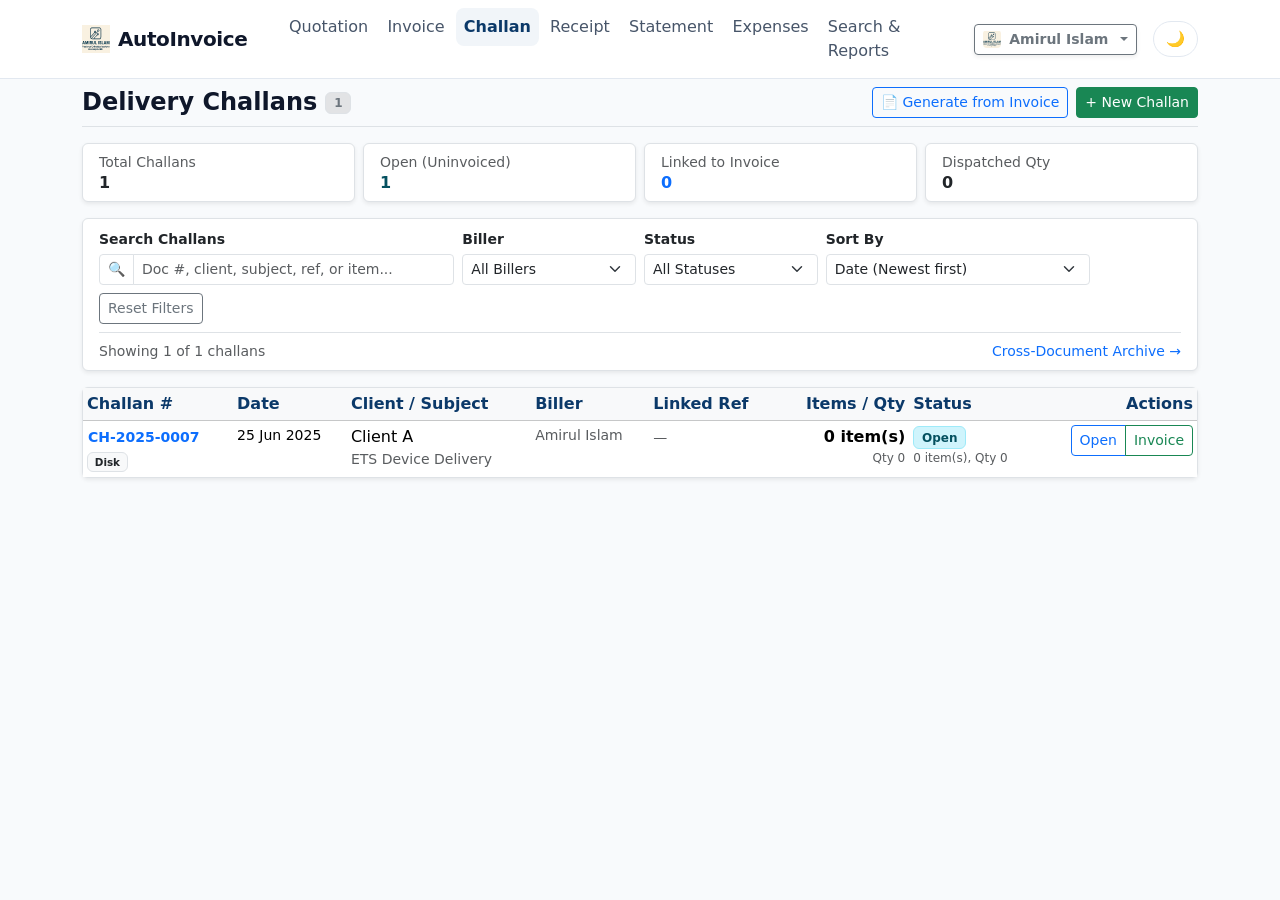
==== commit 67901c86: "feat(docs): add per-document list views, invoice-driven challan/receipt hydration, and editable rece" ====
--- a/challan.html
+++ b/challan.html
@@ -12,7 +12,7 @@
 </head>
 
 <body>
-  <a class="visually-hidden-focusable p-2 position-absolute bg-body border rounded m-2" href="#printArea">Skip to
+  <a class="visually-hidden-focusable p-2 position-absolute bg-body border rounded m-2" href="#mainContent">Skip to
     content</a>
   <nav class="navbar navbar-expand-lg app-navbar no-print">
     <div class="container">
@@ -42,7 +42,22 @@
     </div>
   </nav>
 
-  <main class="container pb-5">
+  <main id="mainContent" tabindex="-1" class="container pb-5">
+    <div class="d-flex flex-wrap justify-content-between align-items-center gap-2 py-2 mb-3 border-bottom no-print" id="docWorkspaceHeader">
+      <div class="d-flex align-items-center gap-2">
+        <h1 class="h4 fw-bold mb-0" id="pageHeading">Delivery Challans</h1>
+        <span class="badge bg-secondary-subtle text-secondary border" id="docListCountBadge">0</span>
+      </div>
+      <div class="d-flex flex-wrap align-items-center gap-2">
+        <button type="button" id="backToListBtn" class="btn btn-sm btn-outline-secondary d-none">&larr; All Challans</button>
+        <button type="button" id="headerGenFromInvBtn" class="btn btn-sm btn-outline-primary">📄 Generate from Invoice</button>
+        <button type="button" id="listNewDocBtn" class="btn btn-sm btn-success">+ New Challan</button>
+      </div>
+    </div>
+
+    <section id="docListSection" class="no-print mb-3"></section>
+
+    <div id="docEditorSection" class="d-none">
     <div id="modeBadge" class="mb-2 no-print"></div>
     <!-- Company Header -->
     <section class="border rounded p-3 mb-3 print-area" id="printArea">
@@ -57,7 +72,7 @@
           </div>
         </div>
         <div class="text-end">
-          <h1 class="doc-badge-title mb-0">DELIVERY CHALLAN</h1>
+          <div class="doc-badge-title mb-0">DELIVERY CHALLAN</div>
           <div class="doc-subtitle mt-1" id="docTitleHeader">Delivery Note</div>
           <div class="qr-block-wrap mt-2">
             <div id="qrContainer"></div>
@@ -128,8 +143,16 @@
                 <tr>
                   <td class="text-muted fw-semibold"><label for="linkedInvoice">Linked Invoice #:</label></td>
                   <td>
-                    <input id="linkedInvoice" class="form-control form-control-sm no-print"
-                      placeholder="Optional (e.g. INV-2026-0001)" aria-label="Linked Invoice Number" />
+                    <div class="no-print">
+                      <div class="input-group input-group-sm">
+                        <input id="linkedInvoice" class="form-control" list="invoiceList"
+                          placeholder="Optional (e.g. INV-2026-0001)" aria-label="Linked Invoice Number" />
+                        <button type="button" id="pickInvoiceBtn" class="btn btn-outline-primary"
+                          title="Browse and generate challan from an invoice">Select Invoice</button>
+                      </div>
+                      <datalist id="invoiceList"></datalist>
+                      <div class="form-text small" id="linkedInvoiceInfo" role="status" aria-live="polite"></div>
+                    </div>
                     <span class="print-only font-monospace" id="linkedInvoicePrint">—</span>
                   </td>
                 </tr>
@@ -258,6 +281,7 @@
       <button id="exportChallanBtn" class="btn btn-outline-secondary">📥 Download JSON</button>
       <button id="resetBtn" class="btn btn-outline-danger ms-auto">Reset</button>
     </div>
+    </div>
   </main>
 
   <!-- Client Onboarding Modal -->
@@ -428,6 +452,7 @@
   <script src="js/catalog.js"></script>
   <script src="js/theme.js"></script>
   <script src="js/biller.js"></script>
+  <script src="js/doc-list.js"></script>
   <script src="js/challan.js"></script>
 </body>
 
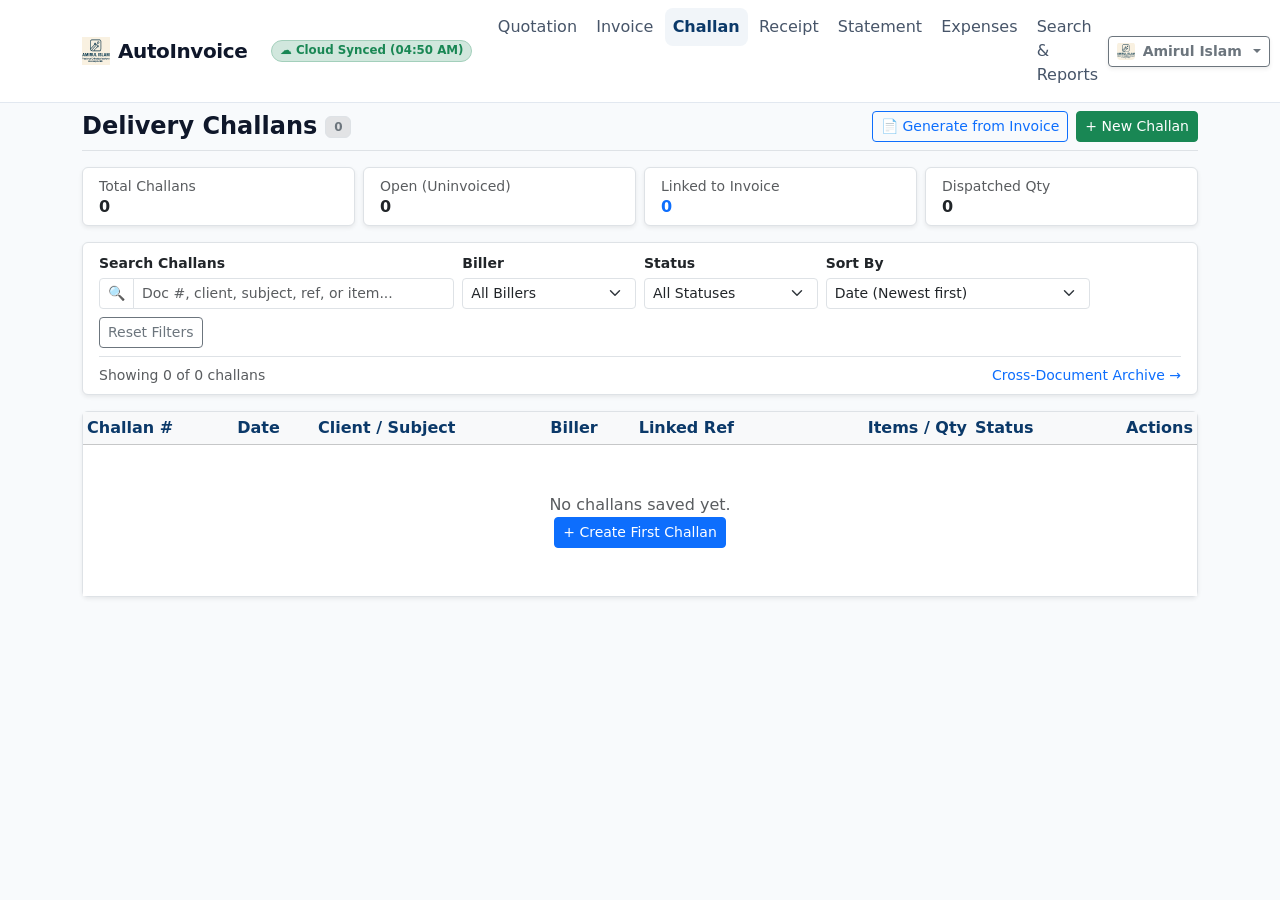
==== commit 25961aa2: "feat(cloud): add Supabase cloud sync engine and real-time database persistence - Add js/supabase.js " ====
--- a/challan.html
+++ b/challan.html
@@ -447,6 +447,7 @@
   <script src="js/vendor/qrcode.min.js"></script>
   <script src="js/constants.js"></script>
   <script src="js/storage.js"></script>
+  <script src="js/supabase.js"></script>
   <script src="js/records.js"></script>
   <script src="js/utils.js"></script>
   <script src="js/catalog.js"></script>
--- a/css/styles.css
+++ b/css/styles.css
@@ -673,6 +673,22 @@
     border-color: rgba(255, 255, 255, 0.1) !important;
   }
 
+  html[data-bs-theme="dark"] .table-success.receipt-amount-row,
+  html[data-bs-theme="dark"] .table-success.receipt-amount-row td {
+    --bs-table-bg: #0f392b !important;
+    background-color: #0f392b !important;
+    color: #4ade80 !important;
+  }
+
+  html[data-bs-theme="dark"] .table-success.receipt-amount-row .text-success {
+    color: #4ade80 !important;
+  }
+
+  html[data-bs-theme="dark"] .table-success.receipt-amount-row #receiptPaymentModeDesc,
+  html[data-bs-theme="dark"] .table-success.receipt-amount-row .text-muted {
+    color: #86efac !important;
+  }
+
   html[data-bs-theme="dark"] .list-group-item {
     background-color: #151e32;
     border-color: rgba(255, 255, 255, 0.08);
@@ -1041,6 +1057,9 @@
   border: 1px solid var(--border-subtle);
   border-radius: 0.5rem;
   overflow: hidden;
+  table-layout: fixed;
+  width: 100%;
+  border-collapse: collapse;
 }
 
 .receipt-table th {
@@ -1051,12 +1070,26 @@
   text-transform: uppercase;
   letter-spacing: 0.05em;
   padding: 0.6rem 0.75rem;
+  border: 1px solid var(--border-subtle);
+  vertical-align: middle;
 }
 
 .receipt-table td {
-  padding: 0.75rem;
+  padding: 0.65rem 0.75rem;
   vertical-align: middle;
-  border-bottom: 1px solid var(--border-subtle);
+  border: 1px solid var(--border-subtle);
+}
+
+.receipt-table th.rcpt-col-no,
+.receipt-table td.rcpt-col-no {
+  width: 8%;
+  text-align: center;
+}
+
+.receipt-table th.rcpt-col-amount,
+.receipt-table td.rcpt-col-amount {
+  width: 26%;
+  text-align: right;
 }
 
 .receipt-amount-row {
@@ -1064,8 +1097,8 @@
 }
 
 .receipt-amount-row td {
-  border-top: 1px solid rgba(22, 163, 74, 0.25) !important;
-  border-bottom: 1px solid rgba(22, 163, 74, 0.25) !important;
+  border-top: 1.5px solid rgba(22, 163, 74, 0.4) !important;
+  border-bottom: 1.5px solid rgba(22, 163, 74, 0.4) !important;
 }
 
 .receipt-due-row td {
@@ -1161,6 +1194,70 @@
   margin-bottom: 0.25rem;
 }
 
+/* Blank / Fill-Later Mode writable lines & optional receipt items table */
+.blank-write-line {
+  display: block;
+  flex: 1 1 0;
+  min-width: 0;
+  width: 100%;
+  min-height: 1.35em;
+  border-bottom: 1px dashed var(--border-hover, #94a3b8);
+}
+
+html[data-bs-theme="dark"] .blank-write-line,
+html[data-bs-theme="dark"] .blank-words-line {
+  border-bottom-color: rgba(148, 163, 184, 0.55);
+}
+
+/* WCAG 2.1 AA contrast fix for outline-info buttons in Light Mode */
+html[data-bs-theme="light"] .btn-outline-info {
+  color: #0e7490;
+  border-color: #0e7490;
+}
+
+html[data-bs-theme="light"] .btn-outline-info:hover,
+html[data-bs-theme="light"] .btn-outline-info:focus-visible,
+html[data-bs-theme="light"] .btn-outline-info:active {
+  background-color: #0e7490;
+  border-color: #0e7490;
+  color: #ffffff;
+}
+
+.blank-amt-line {
+  display: inline-block;
+  min-width: 110px;
+  height: 1.1em;
+  border-bottom: 1.5px solid currentColor;
+  vertical-align: baseline;
+}
+
+.blank-words-line {
+  display: block;
+  width: 100%;
+  height: 1.5em;
+  margin-top: 0.25rem;
+  border-bottom: 1px dashed var(--border-hover, #94a3b8);
+}
+
+.blank-client-row {
+  display: flex;
+  align-items: flex-end;
+  gap: 0.45rem;
+  margin-bottom: 0.4rem;
+  font-size: 0.875rem;
+  color: var(--text-muted);
+}
+
+.blank-client-label {
+  flex: 0 0 auto;
+  font-weight: 600;
+}
+
+.blank-filler-row td {
+  height: 2.1rem;
+  vertical-align: middle;
+}
+
 @media (max-width: 576px) {
   #headerTop {
     flex-direction: column;
@@ -1186,4 +1283,20 @@
   .signature-line {
     width: 130px;
   }
+
+  /* Document List View mobile optimizations */
+  .doc-list-shell .table td,
+  .doc-list-shell .table th {
+    padding: 0.35rem 0.3rem;
+    font-size: 0.8rem;
+  }
+
+  .doc-list-shell .dl-client-cell {
+    max-width: 100px;
+  }
+
+  .doc-list-shell .btn-group-sm > .btn {
+    padding: 0.2rem 0.35rem;
+    font-size: 0.72rem;
+  }
 }
--- a/css/print.css
+++ b/css/print.css
@@ -164,6 +164,15 @@
     display: inline-block !important;
   }
 
+  tr.print-only {
+    display: table-row !important;
+  }
+
+  td.print-only,
+  th.print-only {
+    display: table-cell !important;
+  }
+
   /* Expand container to full page width without shadows or borders */
   main,
   main.container,
@@ -524,7 +533,8 @@
 
   table.invoice-table,
   table.challan-table,
-  table.quotation-table {
+  table.quotation-table,
+  table.receipt-table {
     table-layout: fixed !important;
   }
 
@@ -711,7 +721,7 @@
     margin-top: 8mm !important;
     page-break-inside: avoid !important;
     display: flex !important;
-    align-items: flex-end !important;
+    align-items: flex-start !important;
   }
 
   .signature-line {
@@ -748,8 +758,6 @@
   }
 
   body.receipt-page #printArea {
-    page-break-inside: avoid !important;
-    break-inside: avoid !important;
     margin: 0 !important;
     padding: 0 !important;
   }
@@ -761,6 +769,7 @@
 
   .receipt-table {
     width: 100% !important;
+    table-layout: fixed !important;
     border: 1px solid #94a3b8 !important;
     border-collapse: collapse !important;
     margin-bottom: 3.5mm !important;
@@ -776,6 +785,7 @@
     letter-spacing: 0.03em !important;
     border: 1px solid #cbd5e1 !important;
     padding: 2.2mm 2.8mm !important;
+    vertical-align: middle !important;
   }
 
   .receipt-table,
@@ -793,6 +803,19 @@
     color: #0f172a !important;
   }
 
+  /* Receipt Table Column Widths */
+  .receipt-table th.rcpt-col-no,
+  .receipt-table td.rcpt-col-no {
+    width: 8% !important;
+    text-align: center !important;
+  }
+
+  .receipt-table th.rcpt-col-amount,
+  .receipt-table td.rcpt-col-amount {
+    width: 26% !important;
+    text-align: right !important;
+  }
+
   .receipt-amount-row td {
     background-color: #f0fdf4 !important;
     color: #15803d !important;
@@ -803,6 +826,48 @@
   .receipt-due-row td {
     background-color: #f8fafc !important;
     color: #0f172a !important;
+  }
+
+  /* Blank / Fill-Later Mode writable lines & optional receipt items table */
+  .blank-write-line,
+  .blank-words-line {
+    border-bottom: 1px solid #64748b !important;
+    min-height: 5mm !important;
+    height: 5mm !important;
+    display: block !important;
+    width: 100% !important;
+  }
+
+  .blank-write-line {
+    flex: 1 1 0 !important;
+    min-width: 0 !important;
+  }
+
+  .blank-amt-line {
+    display: inline-block !important;
+    min-width: 28mm !important;
+    border-bottom: 1px solid #0f172a !important;
+    height: 4.2mm !important;
+  }
+
+  .blank-client-row {
+    display: flex !important;
+    align-items: flex-end !important;
+    gap: 2mm !important;
+    margin-bottom: 2mm !important;
+    font-size: 8.5pt !important;
+    color: #334155 !important;
+  }
+
+  .blank-client-label {
+    flex: 0 0 auto !important;
+    font-weight: 600 !important;
+  }
+
+  .blank-filler-row td,
+  .blank-doc-mode .invoice-table tbody td {
+    height: 7.5mm !important;
+    vertical-align: middle !important;
   }
 
   .words-box #amountInWords {
